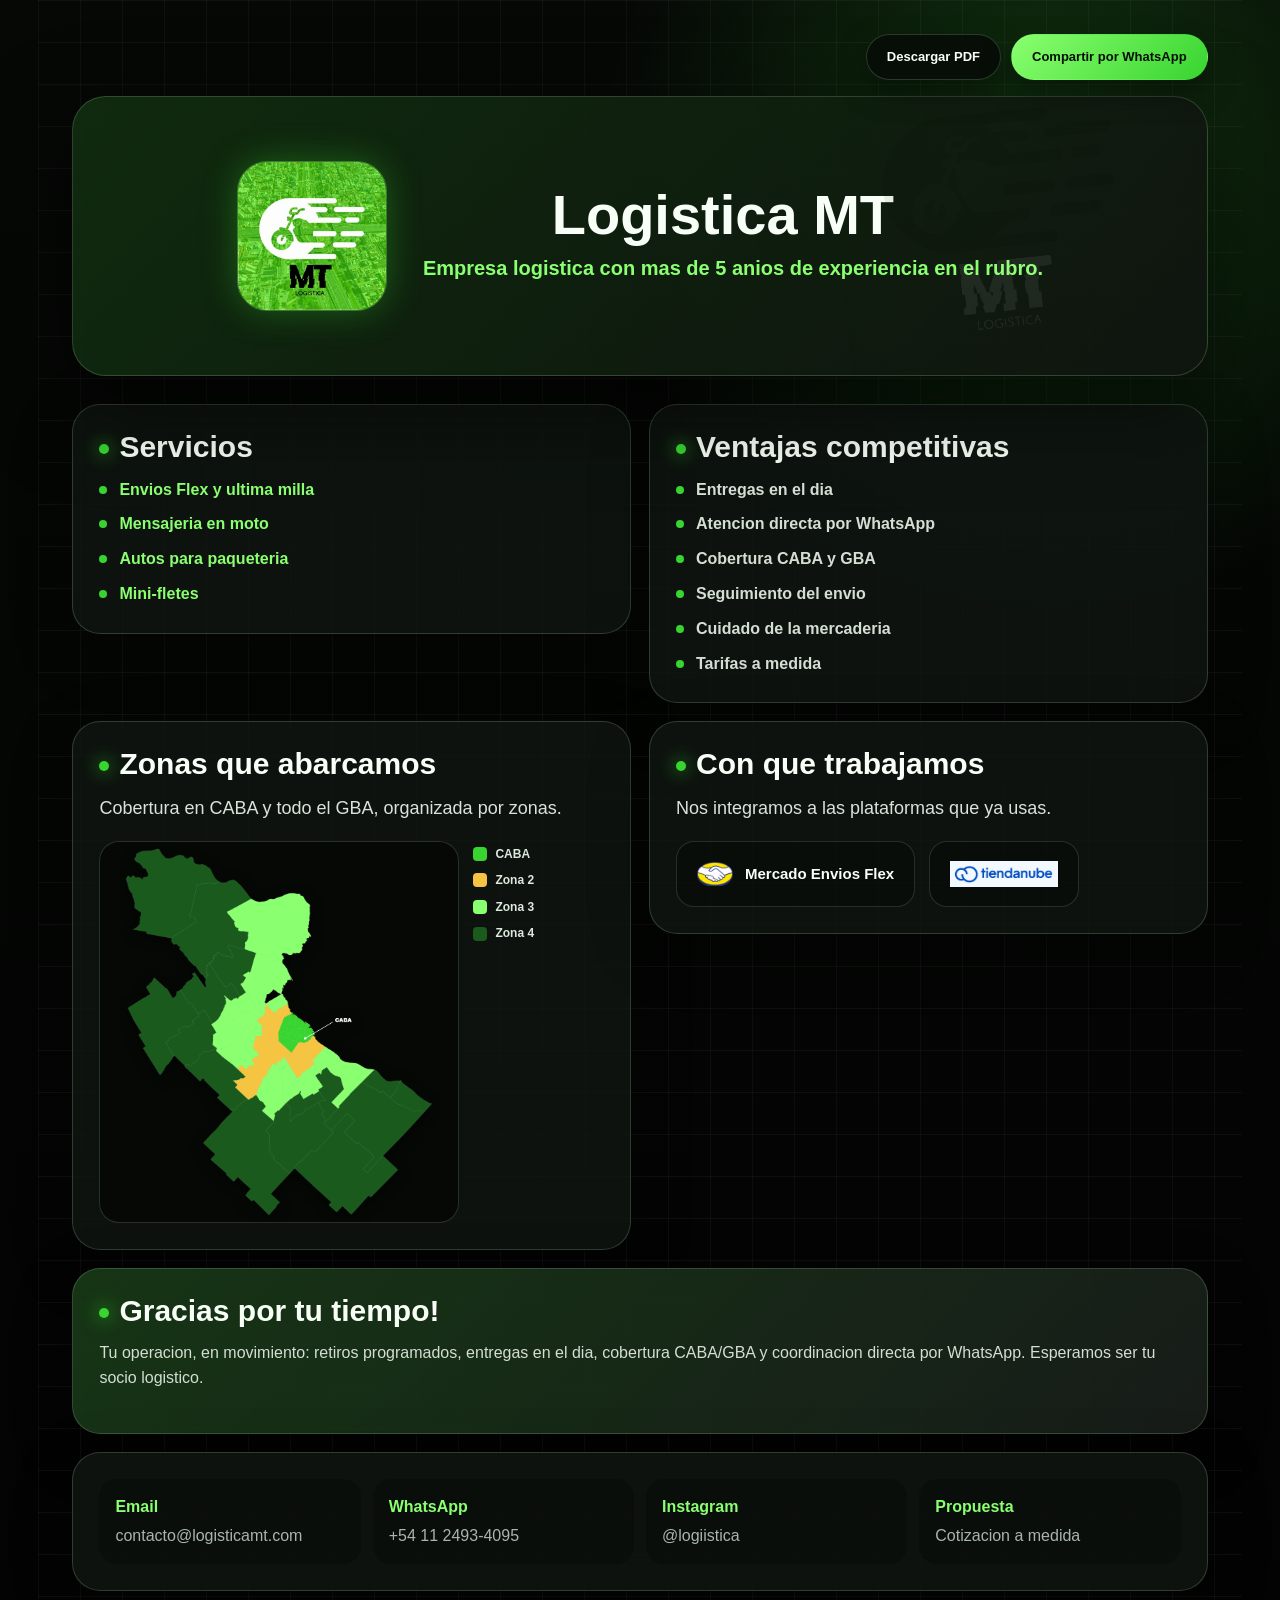
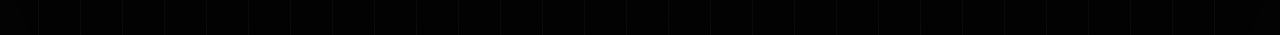
==== site/carta/carta-presentacion-mt.html @ f61809c6 "Embellecer el mapa de cobertura y arreglar el fondo plano del PDF de la carta - Mapa (web principal)" ====
<!doctype html>
<html lang="es">
<head>
  <meta charset="utf-8">
  <meta name="viewport" content="width=device-width, initial-scale=1">
  <title>Carta de Presentacion - Logistica MT</title>
  <style>
    :root {
      --black: #030503;
      --panel: rgba(16, 21, 17, .86);
      --line: rgba(204, 255, 210, .18);
      --white: #f7fff7;
      --muted: #a9b5aa;
      --green: #38d430;
      --green-2: #8aff6f;
    }

    * { box-sizing: border-box; }

    body {
      margin: 0;
      font-family: "Segoe UI", Arial, Helvetica, sans-serif;
      color: var(--white);
      background:
        radial-gradient(circle at 82% 10%, rgba(56, 212, 48, .22), transparent 28rem),
        linear-gradient(180deg, #060806, #020302);
      line-height: 1.55;
    }

    .page {
      position: relative;
      width: min(1600px, 94%);
      margin: 0 auto;
      min-height: 100vh;
      padding: 34px;
      background-image:
        linear-gradient(rgba(255,255,255,.04) 1px, transparent 1px),
        linear-gradient(90deg, rgba(255,255,255,.035) 1px, transparent 1px);
      background-size: 42px 42px;
    }

    .cover {
      position: relative;
      display: flex;
      align-items: center;
      justify-content: center;
      gap: 36px;
      min-height: 280px;
      padding: 40px;
      border: 1px solid var(--line);
      border-radius: 34px;
      background:
        linear-gradient(135deg, rgba(56, 212, 48, .16), rgba(255,255,255,.03)),
        rgba(8, 11, 8, .92);
      overflow: hidden;
      box-shadow: 0 28px 90px rgba(0, 0, 0, .55);
    }

    .cover-watermark {
      position: absolute;
      top: 50%;
      right: 4%;
      width: 42%;
      max-width: 320px;
      transform: translateY(-50%) rotate(-6deg);
      filter: invert(1);
      opacity: .07;
      pointer-events: none;
    }

    .logo {
      width: 96px;
      height: 96px;
      object-fit: cover;
      border: 1px solid rgba(138, 255, 111, .38);
      border-radius: 22px;
      box-shadow: 0 0 34px rgba(56, 212, 48, .34);
      flex-shrink: 0;
    }

    .logo-big {
      width: 150px;
      height: 150px;
      border-radius: 30px;
    }

    .cover-text {
      text-align: center;
    }

    h1, h2, h3, p { margin-top: 0; }

    h1 {
      max-width: 600px;
      margin-bottom: 10px;
      font-size: 56px;
      line-height: .98;
      letter-spacing: 0;
    }

    .slogan {
      color: var(--green-2);
      font-size: 20px;
      font-weight: 900;
      margin-bottom: 0;
    }

    .lead {
      max-width: 560px;
      color: #d9e4d8;
      font-size: 18px;
    }

    .lead-wide {
      max-width: none;
    }

    .content {
      display: grid;
      gap: 18px;
      padding: 28px 0 10px;
    }

    section {
      padding: 26px;
      border: 1px solid var(--line);
      border-radius: 28px;
      background: var(--panel);
      box-shadow: 0 18px 60px rgba(0, 0, 0, .25);
    }

    h2 {
      color: var(--white);
      font-size: 30px;
      line-height: 1.08;
      margin-bottom: 14px;
    }

    h2::before {
      content: "";
      display: inline-block;
      width: 10px;
      height: 10px;
      margin-right: 10px;
      border-radius: 50%;
      background: var(--green);
      box-shadow: 0 0 18px var(--green);
      vertical-align: middle;
    }

    h3 {
      color: var(--green-2);
      font-size: 18px;
      margin-bottom: 7px;
    }

    p {
      color: #d4ded3;
    }

    .coverage-map-card {
      margin-top: 10px;
      font-size: 0;
    }

    .coverage-map-svg {
      display: inline-block;
      vertical-align: top;
      width: calc(100% - 122px);
      max-width: 360px;
      margin-right: 14px;
      border: 1px solid rgba(204, 255, 210, .16);
      border-radius: 20px;
      overflow: hidden;
      background: #050805;
    }

    .coverage-map-svg img {
      display: block;
      width: 320px;
      height: auto;
      margin: 0 auto;
    }

    .coverage-mini-legend {
      display: inline-grid;
      vertical-align: top;
      width: 108px;
      gap: 8px;
      padding-top: 4px;
      font-size: 16px;
    }

    .coverage-mini-legend div {
      display: flex;
      align-items: center;
      gap: 8px;
      font-size: 12px;
      font-weight: 700;
      color: #dce9dc;
    }

    .zone-swatch {
      width: 14px;
      height: 14px;
      border-radius: 4px;
      flex-shrink: 0;
    }

    .zone-swatch.zone1 { background: var(--green); }
    .zone-swatch.zone2 { background: #f5c542; }
    .zone-swatch.zone3 { background: var(--green-2); }
    .zone-swatch.zone4 { background: #1a5b1d; }

    .partners {
      display: flex;
      flex-wrap: wrap;
      gap: 14px;
      margin-top: 14px;
    }

    .partner-logo {
      display: flex;
      align-items: center;
      gap: 12px;
      padding: 14px 20px;
      border: 1px solid rgba(204, 255, 210, .14);
      border-radius: 18px;
      background: rgba(0, 0, 0, .24);
      font-weight: 900;
      font-size: 15px;
      color: var(--white);
    }

    .partner-logo svg,
    .partner-logo img {
      width: 36px;
      height: 36px;
      flex-shrink: 0;
      object-fit: contain;
    }

    .partner-logo-tile img {
      border-radius: 9px;
    }

    .partner-logo-wordmark img {
      width: auto;
      height: 26px;
    }

    .benefits,
    .simple-list {
      display: grid;
      gap: 10px;
      margin: 0;
      padding: 0;
      list-style: none;
    }

    .benefits li,
    .simple-list li {
      position: relative;
      padding-left: 20px;
      color: #d4ded3;
    }

    .simple-list li {
      color: var(--green-2);
      font-weight: 900;
    }

    .benefits li::before,
    .simple-list li::before {
      content: "";
      position: absolute;
      top: 8px;
      left: 0;
      width: 8px;
      height: 8px;
      border-radius: 50%;
      background: var(--green);
    }

    .two-col {
      font-size: 0;
    }

    .two-col > section {
      display: inline-block;
      width: calc(50% - 9px);
      vertical-align: top;
      font-size: 16px;
    }

    .two-col > section:first-child {
      margin-right: 18px;
    }

    .cta {
      background:
        linear-gradient(135deg, rgba(56, 212, 48, .18), rgba(255,255,255,.04)),
        rgba(16, 21, 17, .9);
    }

    .contact {
      display: grid;
      grid-template-columns: repeat(4, 1fr);
      gap: 12px;
    }

    .contact div {
      padding: 16px;
      border-radius: 18px;
      background: rgba(0,0,0,.25);
      color: var(--muted);
    }

    .contact strong {
      display: block;
      color: var(--green-2);
      margin-bottom: 4px;
    }

    @media print {
      @page {
        size: A4 landscape;
        margin: 0;
      }

      html,
      body {
        print-color-adjust: exact;
        -webkit-print-color-adjust: exact;
      }

      body {
        background:
          radial-gradient(circle at 82% 10%, rgba(56, 212, 48, .22), transparent 28rem),
          linear-gradient(180deg, #060806, #020302);
      }

      .page {
        width: 100%;
        min-height: 0;
        padding: 10mm 12mm;
      }

      .cover {
        min-height: 0;
      }

      .content {
        display: block;
        padding: 14px 0 0;
      }

      .content > * + * {
        margin-top: 10px;
      }

      section,
      .cover {
        break-inside: avoid;
      }

      .actions,
      .lead-banner {
        display: none !important;
      }

      section {
        padding: 16px 20px;
      }

      .cover {
        padding: 18px;
        gap: 18px;
      }

      .logo-big {
        width: 84px;
        height: 84px;
      }

      h1 {
        font-size: 34px;
        margin-bottom: 6px;
      }

      .slogan {
        font-size: 14px;
      }

      h2 {
        font-size: 22px;
        margin-bottom: 8px;
      }

      .coverage-map-card {
        margin-top: 6px;
      }

      .coverage-map-svg {
        width: calc(100% - 98px);
        height: 180px;
        margin-right: 10px;
        text-align: center;
      }

      .coverage-map-svg img {
        display: inline-block;
        width: auto;
        height: 100%;
        max-width: 100%;
        object-fit: contain;
      }

      .coverage-mini-legend {
        width: 88px;
      }

      .coverage-mini-legend div {
        font-size: 10.5px;
      }

      .partners {
        margin-top: 8px;
        gap: 8px;
      }

      .partners-stack {
        display: block;
      }

      .partners-stack .partner-logo {
        margin-bottom: 8px;
      }

      .partner-logo {
        padding: 8px 14px;
      }

      .benefits,
      .simple-list {
        gap: 6px;
      }

      .two-col > section:first-child {
        margin-right: 10px;
      }

      .two-col > section {
        width: calc(50% - 5px);
      }
    }

    .lead-banner {
      display: flex;
      align-items: center;
      justify-content: space-between;
      flex-wrap: wrap;
      gap: 16px;
      margin-bottom: 16px;
      padding: 20px 24px;
      border: 1px solid rgba(138, 255, 111, .4);
      border-radius: 24px;
      background: linear-gradient(135deg, rgba(56, 212, 48, .2), rgba(255, 255, 255, .04)), rgba(16, 21, 17, .95);
      box-shadow: 0 0 40px rgba(56, 212, 48, .18);
    }

    .lead-banner[hidden] { display: none; }

    .lead-banner strong {
      display: block;
      margin-bottom: 4px;
      color: var(--green-2);
      font-size: 20px;
    }

    .lead-banner p {
      margin: 0;
      color: #d4ded3;
      max-width: 520px;
    }

    .lead-banner-actions {
      display: flex;
      flex-wrap: wrap;
      gap: 10px;
    }

    .actions {
      position: sticky;
      top: 16px;
      z-index: 5;
      display: flex;
      flex-wrap: wrap;
      justify-content: flex-end;
      gap: 10px;
      margin-bottom: 16px;
    }

    .action-btn {
      display: inline-flex;
      align-items: center;
      gap: 8px;
      padding: 12px 20px;
      border-radius: 999px;
      border: 1px solid var(--line);
      background: rgba(8, 12, 8, .92);
      backdrop-filter: blur(10px);
      color: var(--white);
      font-weight: 900;
      font-size: 13px;
      text-decoration: none;
      box-shadow: 0 12px 30px rgba(0, 0, 0, .4);
    }

    .action-btn-whatsapp {
      background: linear-gradient(135deg, var(--green-2), var(--green));
      color: #031003;
      border-color: transparent;
    }

    @media (max-width: 760px) {
      .page { width: 100%; padding: 16px; }
      .contact {
        grid-template-columns: 1fr;
      }

      .two-col > section {
        display: block;
        width: 100%;
        margin-right: 0;
      }

      .coverage-map-svg {
        display: block;
        width: 100%;
        margin-right: 0;
        margin-bottom: 10px;
      }

      .coverage-map-svg img {
        width: 220px;
      }

      .coverage-mini-legend {
        display: flex;
        flex-wrap: wrap;
        width: 100%;
        gap: 10px 16px;
      }

      .cover {
        flex-direction: column;
        min-height: auto;
        padding: 26px 22px;
        text-align: center;
      }

      h1 { font-size: 38px; }
    }
  </style>
</head>
<body>
  <main class="page">
    <div class="lead-banner" id="leadBanner" hidden>
      <div>
        <strong id="leadTitle">Recibimos tus datos</strong>
        <p>Mira nuestra carta de presentacion. Cuando quieras, seguimos la charla por WhatsApp con tu consulta ya cargada.</p>
      </div>
      <div class="lead-banner-actions">
        <a class="action-btn action-btn-whatsapp" id="leadWhatsapp" href="#">Continuar por WhatsApp</a>
        <a class="action-btn" href="../index.html">Volver al sitio</a>
      </div>
    </div>
    <div class="actions">
      <a class="action-btn" href="carta-presentacion-mt.pdf" download>Descargar PDF</a>
      <a class="action-btn action-btn-whatsapp" id="shareWhatsapp" href="#" target="_blank" rel="noopener">Compartir por WhatsApp</a>
    </div>
    <header class="cover">
      <img class="cover-watermark" src="../assets/logo-watermark.png" alt="" aria-hidden="true">
      <img class="logo logo-big" src="../assets/Logo MT.jpeg" alt="Logo Logistica MT">
      <div class="cover-text">
        <h1>Logistica MT</h1>
        <p class="slogan">Empresa logistica con mas de 5 anios de experiencia en el rubro.</p>
      </div>
    </header>

    <div class="content">
      <div class="two-col">
        <section>
          <h2>Servicios</h2>
          <ul class="simple-list">
            <li>Envios Flex y ultima milla</li>
            <li>Mensajeria en moto</li>
            <li>Autos para paqueteria</li>
            <li>Mini-fletes</li>
          </ul>
        </section>

        <section>
          <h2>Ventajas competitivas</h2>
          <ul class="benefits">
            <li><strong>Entregas en el dia</strong></li>
            <li><strong>Atencion directa por WhatsApp</strong></li>
            <li><strong>Cobertura CABA y GBA</strong></li>
            <li><strong>Seguimiento del envio</strong></li>
            <li><strong>Cuidado de la mercaderia</strong></li>
            <li><strong>Tarifas a medida</strong></li>
          </ul>
        </section>
      </div>

      <div class="two-col">
        <section>
          <h2>Zonas que abarcamos</h2>
          <p class="lead lead-wide">Cobertura en CABA y todo el GBA, organizada por zonas.</p>
          <div class="coverage-map-card">
            <div class="coverage-map-svg"><img src="../assets/mapa-cobertura-mt.png" alt="Mapa de cobertura de Logistica MT por zonas en CABA y AMBA"></div>
            <div class="coverage-mini-legend">
              <div><span class="zone-swatch zone1"></span>CABA</div>
              <div><span class="zone-swatch zone2"></span>Zona 2</div>
              <div><span class="zone-swatch zone3"></span>Zona 3</div>
              <div><span class="zone-swatch zone4"></span>Zona 4</div>
            </div>
          </div>
        </section>

        <section>
          <h2>Con que trabajamos</h2>
          <p class="lead lead-wide">Nos integramos a las plataformas que ya usas.</p>
          <div class="partners partners-stack">
            <div class="partner-logo">
              <img src="../assets/logo-mercado-envios.png" alt="Mercado Envios Flex">
              <span>Mercado Envios Flex</span>
            </div>
            <div class="partner-logo partner-logo-wordmark">
              <img src="../assets/logo-tiendanube.png" alt="Tiendanube">
            </div>
          </div>
        </section>
      </div>

      <section class="cta">
        <h2>Gracias por tu tiempo!</h2>
        <p>Tu operacion, en movimiento: retiros programados, entregas en el dia, cobertura CABA/GBA y coordinacion directa por WhatsApp. Esperamos ser tu socio logistico.</p>
      </section>

      <section class="contact">
        <div>
          <strong>Email</strong>
          contacto@logisticamt.com
        </div>
        <div>
          <strong>WhatsApp</strong>
          +54 11 2493-4095
        </div>
        <div>
          <strong>Instagram</strong>
          @logiistica
        </div>
        <div>
          <strong>Propuesta</strong>
          Cotizacion a medida
        </div>
      </section>
    </div>
  </main>
  <script src="../config.js"></script>
  <script>
    (function () {
      var lead = null;
      try { lead = JSON.parse(sessionStorage.getItem("mtLead") || "null"); } catch (e) {}
      var banner = document.getElementById("leadBanner");
      if (lead && lead.mensaje && banner) {
        var phone = (window.MT_CONFIG && window.MT_CONFIG.companyWhatsapp) || "5491124934095";
        document.getElementById("leadWhatsapp").href = "https://wa.me/" + phone + "?text=" + encodeURIComponent(lead.mensaje);
        if (lead.nombre) document.getElementById("leadTitle").textContent = "Gracias, " + lead.nombre + "! Recibimos tus datos";
        banner.hidden = false;
      }
    })();
    (function () {
      var link = document.getElementById("shareWhatsapp");
      if (!link) return;
      var pdfUrl = new URL("carta-presentacion-mt.pdf", window.location.href).href;
      var text = "Hola! Te comparto la carta de presentacion de Logistica MT: " + pdfUrl;
      link.href = "https://wa.me/?text=" + encodeURIComponent(text);
    })();
  </script>
</body>
</html>
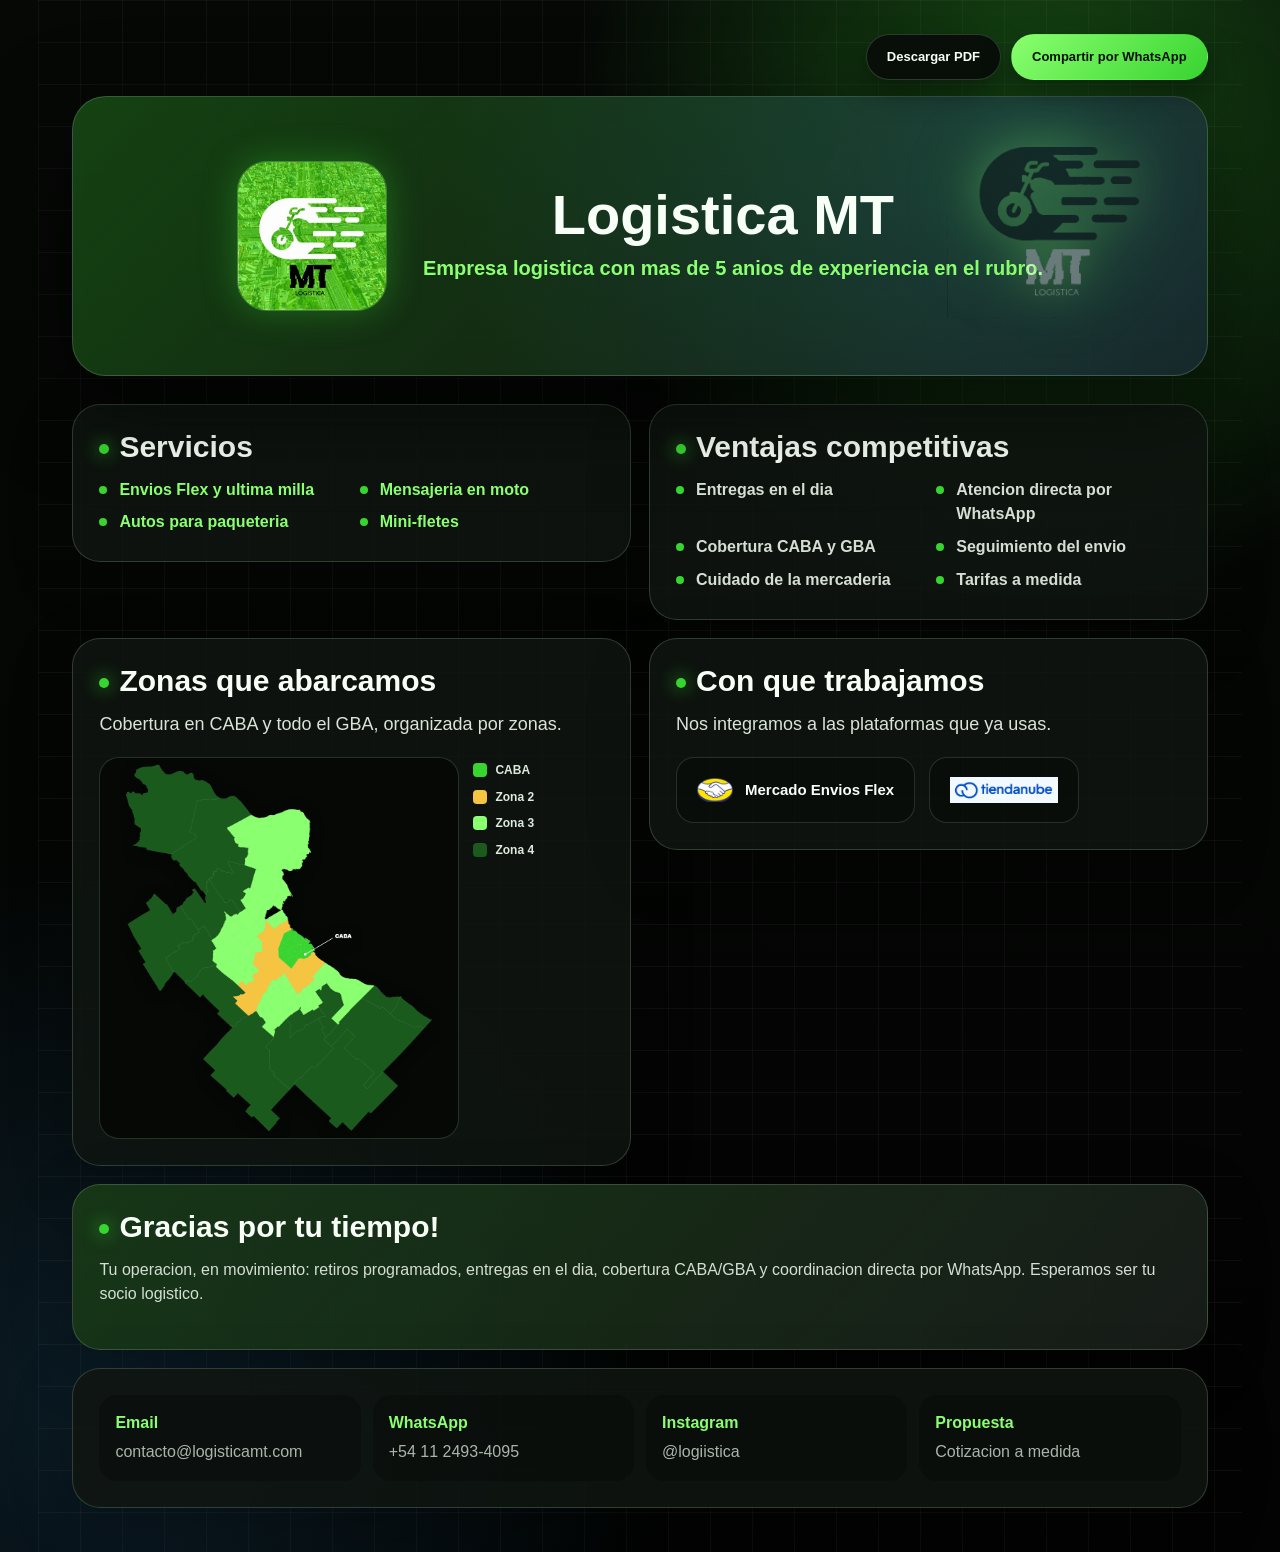
==== commit f451bf80: "Mejorar colores del mapa, marca de agua mas visible y menos espacio en blanco en el PDF - Mapa (web)" ====
--- a/site/carta/carta-presentacion-mt.html
+++ b/site/carta/carta-presentacion-mt.html
@@ -22,7 +22,8 @@
       font-family: "Segoe UI", Arial, Helvetica, sans-serif;
       color: var(--white);
       background:
-        radial-gradient(circle at 82% 10%, rgba(56, 212, 48, .22), transparent 28rem),
+        radial-gradient(circle at 82% 8%, rgba(56, 212, 48, .32), transparent 30rem),
+        radial-gradient(circle at 10% 90%, rgba(58, 160, 230, .16), transparent 34rem),
         linear-gradient(180deg, #060806, #020302);
       line-height: 1.55;
     }
@@ -50,7 +51,8 @@
       border: 1px solid var(--line);
       border-radius: 34px;
       background:
-        linear-gradient(135deg, rgba(56, 212, 48, .16), rgba(255,255,255,.03)),
+        linear-gradient(135deg, rgba(56, 212, 48, .28), rgba(255,255,255,.04)),
+        radial-gradient(circle at 85% 20%, rgba(58, 160, 230, .22), transparent 60%),
         rgba(8, 11, 8, .92);
       overflow: hidden;
       box-shadow: 0 28px 90px rgba(0, 0, 0, .55);
@@ -58,13 +60,11 @@
 
     .cover-watermark {
       position: absolute;
-      top: 50%;
-      right: 4%;
-      width: 42%;
-      max-width: 320px;
-      transform: translateY(-50%) rotate(-6deg);
-      filter: invert(1);
-      opacity: .07;
+      top: 18%;
+      right: 40px;
+      width: 220px;
+      filter: invert(1) drop-shadow(0 0 20px rgba(138, 255, 111, .9)) drop-shadow(0 0 38px rgba(56, 212, 48, .6));
+      opacity: .34;
       pointer-events: none;
     }
 
@@ -252,7 +252,8 @@
     .benefits,
     .simple-list {
       display: grid;
-      gap: 10px;
+      grid-template-columns: repeat(2, 1fr);
+      gap: 8px 16px;
       margin: 0;
       padding: 0;
       list-style: none;
@@ -352,11 +353,11 @@
 
       .content {
         display: block;
-        padding: 14px 0 0;
+        padding: 10px 0 0;
       }
 
       .content > * + * {
-        margin-top: 10px;
+        margin-top: 8px;
       }
 
       section,
@@ -370,40 +371,40 @@
       }
 
       section {
-        padding: 16px 20px;
+        padding: 12px 18px;
       }
 
       .cover {
-        padding: 18px;
-        gap: 18px;
+        padding: 14px;
+        gap: 14px;
       }
 
       .logo-big {
-        width: 84px;
-        height: 84px;
+        width: 64px;
+        height: 64px;
       }
 
       h1 {
-        font-size: 34px;
+        font-size: 28px;
+        margin-bottom: 4px;
+      }
+
+      .slogan {
+        font-size: 13px;
+      }
+
+      h2 {
+        font-size: 19px;
         margin-bottom: 6px;
       }
 
-      .slogan {
-        font-size: 14px;
-      }
-
-      h2 {
-        font-size: 22px;
-        margin-bottom: 8px;
-      }
-
       .coverage-map-card {
-        margin-top: 6px;
+        margin-top: 4px;
       }
 
       .coverage-map-svg {
         width: calc(100% - 98px);
-        height: 180px;
+        height: 148px;
         margin-right: 10px;
         text-align: center;
       }
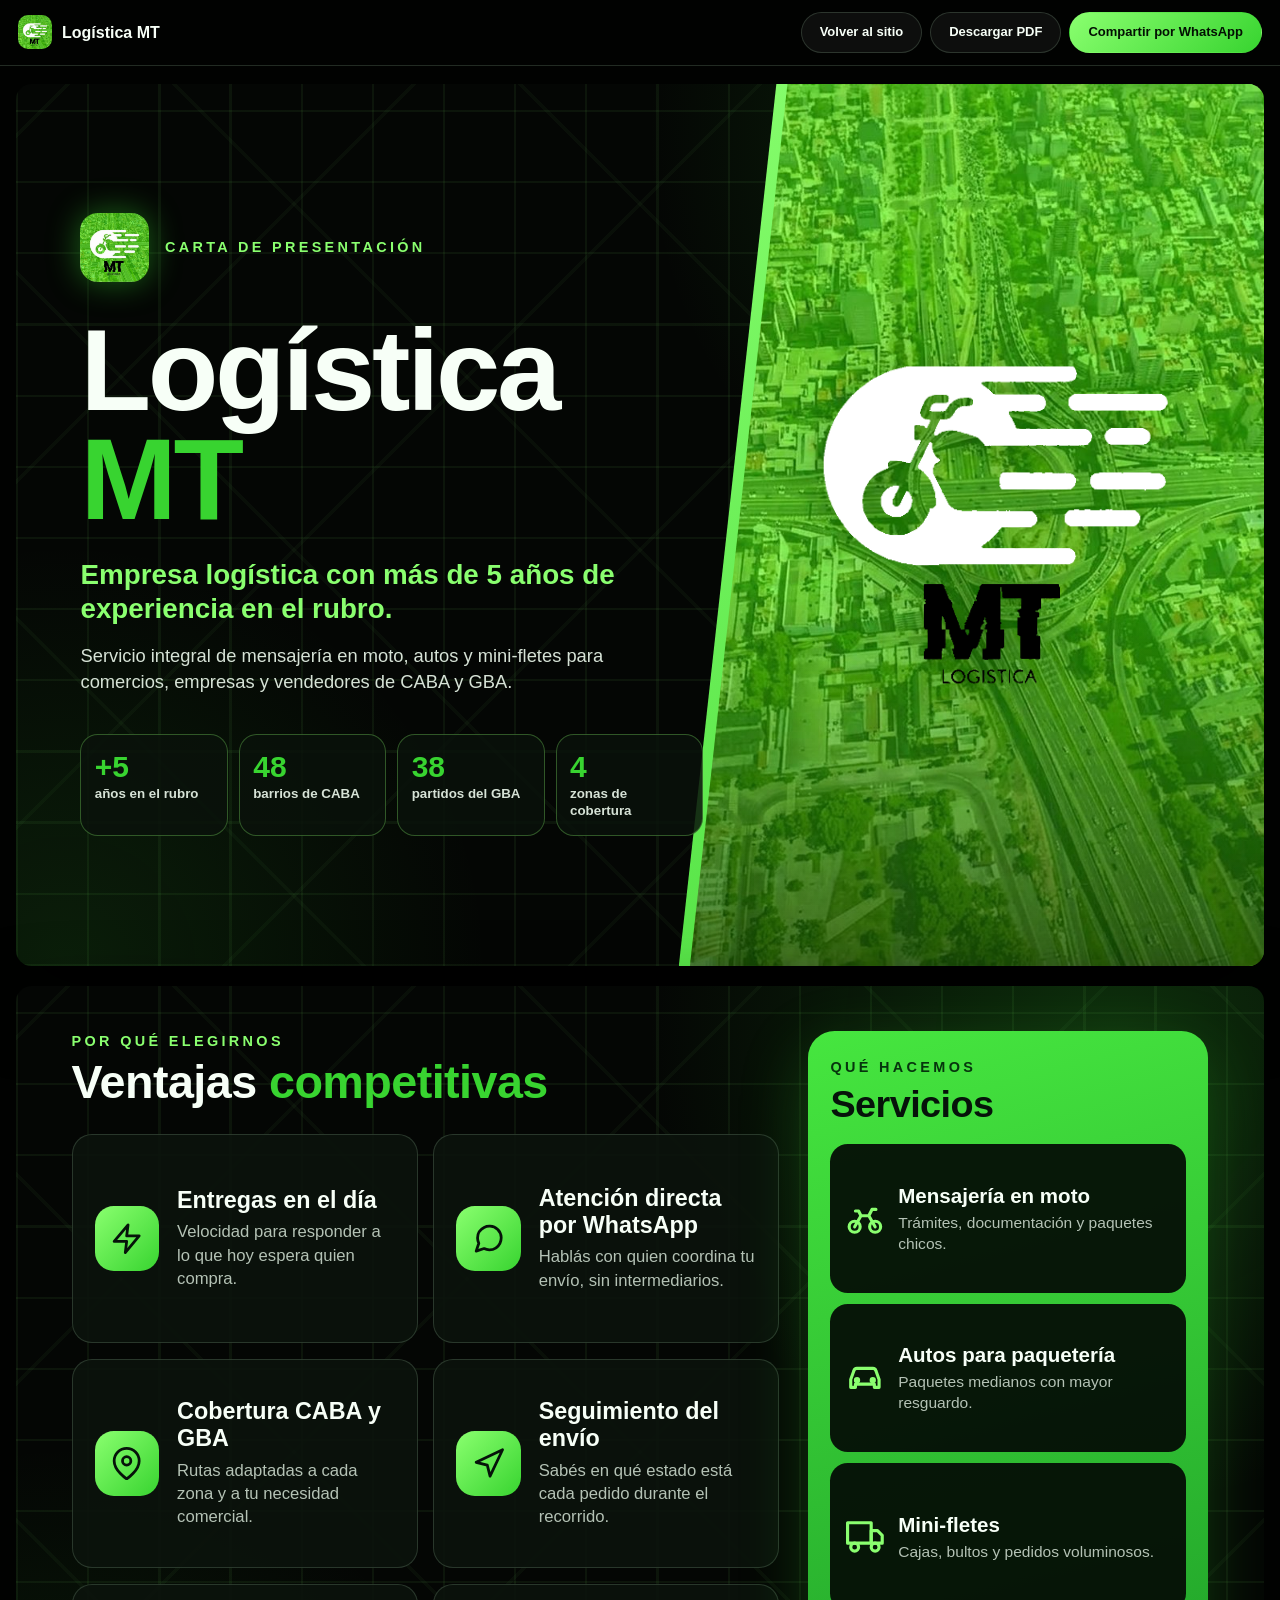
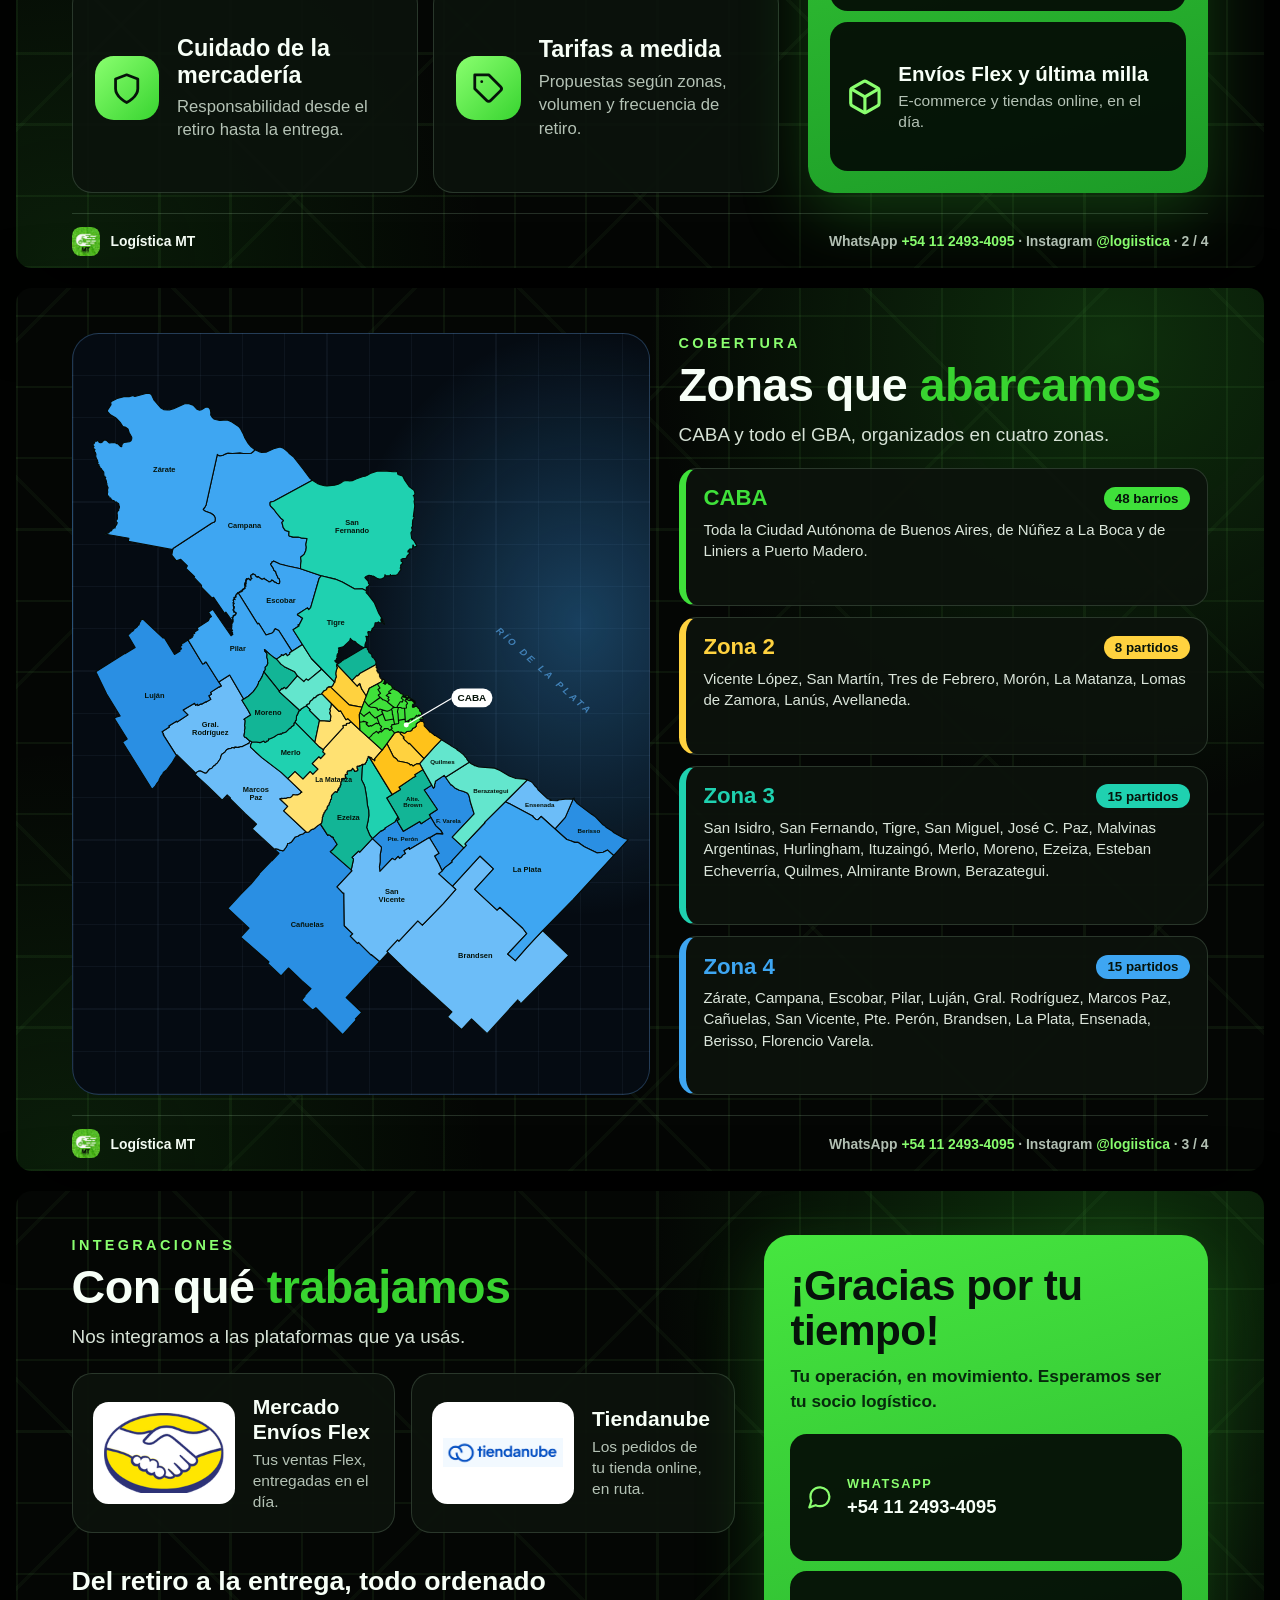
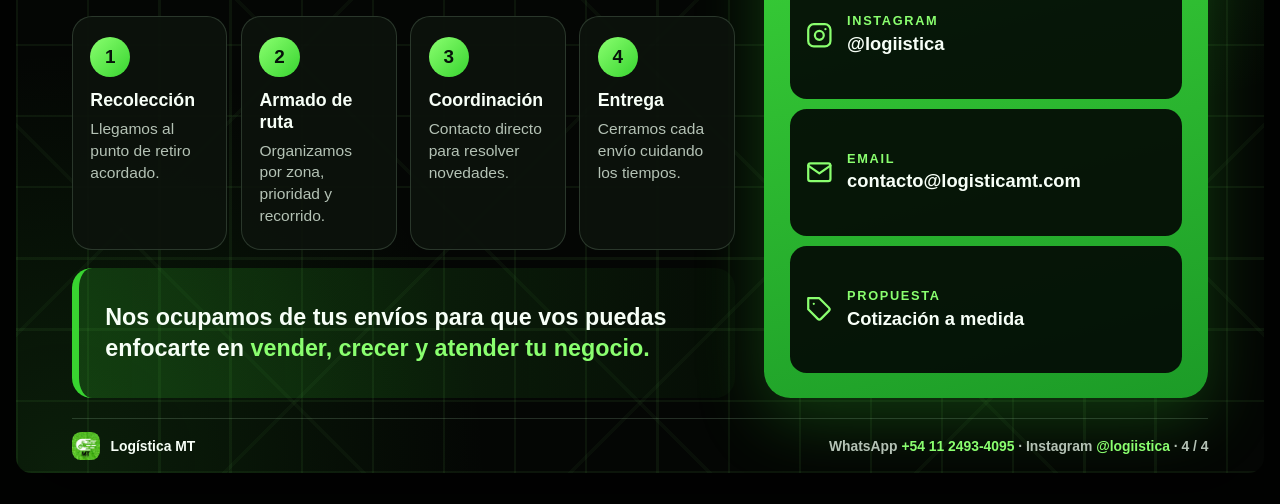
==== commit 56fe6ff4: "Rediseñar mapa de cobertura, carta de presentacion en A4 horizontal y pulido general del sitio - Map" ====
--- a/site/carta/carta-presentacion-mt.html
+++ b/site/carta/carta-presentacion-mt.html
@@ -3,519 +3,91 @@
 <head>
   <meta charset="utf-8">
   <meta name="viewport" content="width=device-width, initial-scale=1">
-  <title>Carta de Presentacion - Logistica MT</title>
+  <title>Carta de Presentación - Logística MT</title>
   <style>
+    /*
+      La carta son 4 hojas A4 apaisadas de tamaño fijo (297 x 210 mm).
+      En pantalla se escalan con zoom para entrar en el ancho; al imprimir van 1:1.
+      Por eso el enlace y el PDF se ven exactamente iguales.
+    */
     :root {
-      --black: #030503;
-      --panel: rgba(16, 21, 17, .86);
-      --line: rgba(204, 255, 210, .18);
+      --black: #040604;
+      --ink: #06130a;
+      --line: rgba(204, 255, 210, .16);
       --white: #f7fff7;
-      --muted: #a9b5aa;
+      --muted: #b4c2b5;
       --green: #38d430;
       --green-2: #8aff6f;
+      --z1: #3fe03a;
+      --z2: #ffd23f;
+      --z3: #1fd1b0;
+      --z4: #3ea6f2;
     }
 
     * { box-sizing: border-box; }
+
+    html { background: #020302; }
 
     body {
       margin: 0;
       font-family: "Segoe UI", Arial, Helvetica, sans-serif;
       color: var(--white);
-      background:
-        radial-gradient(circle at 82% 8%, rgba(56, 212, 48, .32), transparent 30rem),
-        radial-gradient(circle at 10% 90%, rgba(58, 160, 230, .16), transparent 34rem),
-        linear-gradient(180deg, #060806, #020302);
-      line-height: 1.55;
-    }
-
-    .page {
-      position: relative;
-      width: min(1600px, 94%);
-      margin: 0 auto;
-      min-height: 100vh;
-      padding: 34px;
-      background-image:
-        linear-gradient(rgba(255,255,255,.04) 1px, transparent 1px),
-        linear-gradient(90deg, rgba(255,255,255,.035) 1px, transparent 1px);
-      background-size: 42px 42px;
-    }
-
-    .cover {
-      position: relative;
-      display: flex;
-      align-items: center;
-      justify-content: center;
-      gap: 36px;
-      min-height: 280px;
-      padding: 40px;
-      border: 1px solid var(--line);
-      border-radius: 34px;
-      background:
-        linear-gradient(135deg, rgba(56, 212, 48, .28), rgba(255,255,255,.04)),
-        radial-gradient(circle at 85% 20%, rgba(58, 160, 230, .22), transparent 60%),
-        rgba(8, 11, 8, .92);
-      overflow: hidden;
-      box-shadow: 0 28px 90px rgba(0, 0, 0, .55);
-    }
-
-    .cover-watermark {
-      position: absolute;
-      top: 18%;
-      right: 40px;
-      width: 220px;
-      filter: invert(1) drop-shadow(0 0 20px rgba(138, 255, 111, .9)) drop-shadow(0 0 38px rgba(56, 212, 48, .6));
-      opacity: .34;
-      pointer-events: none;
-    }
-
-    .logo {
-      width: 96px;
-      height: 96px;
+      line-height: 1.45;
+    }
+
+    h1, h2, h3, p, ul, ol { margin: 0; padding: 0; }
+    ul, ol { list-style: none; }
+
+    /* ---------- Barra de acciones (solo pantalla) ---------- */
+
+    .toolbar {
+      position: sticky;
+      top: 0;
+      z-index: 5;
+      display: flex;
+      flex-wrap: wrap;
+      align-items: center;
+      justify-content: space-between;
+      gap: 10px;
+      padding: 12px 18px;
+      background: rgba(2, 3, 2, .9);
+      border-bottom: 1px solid var(--line);
+      backdrop-filter: blur(10px);
+    }
+
+    .toolbar-brand {
+      display: flex;
+      align-items: center;
+      gap: 10px;
+      color: var(--white);
+      font-weight: 900;
+      text-decoration: none;
+    }
+
+    .toolbar-brand img {
+      width: 34px;
+      height: 34px;
+      border-radius: 10px;
       object-fit: cover;
-      border: 1px solid rgba(138, 255, 111, .38);
-      border-radius: 22px;
-      box-shadow: 0 0 34px rgba(56, 212, 48, .34);
-      flex-shrink: 0;
-    }
-
-    .logo-big {
-      width: 150px;
-      height: 150px;
-      border-radius: 30px;
-    }
-
-    .cover-text {
-      text-align: center;
-    }
-
-    h1, h2, h3, p { margin-top: 0; }
-
-    h1 {
-      max-width: 600px;
-      margin-bottom: 10px;
-      font-size: 56px;
-      line-height: .98;
-      letter-spacing: 0;
-    }
-
-    .slogan {
-      color: var(--green-2);
-      font-size: 20px;
-      font-weight: 900;
-      margin-bottom: 0;
-    }
-
-    .lead {
-      max-width: 560px;
-      color: #d9e4d8;
-      font-size: 18px;
-    }
-
-    .lead-wide {
-      max-width: none;
-    }
-
-    .content {
-      display: grid;
-      gap: 18px;
-      padding: 28px 0 10px;
-    }
-
-    section {
-      padding: 26px;
-      border: 1px solid var(--line);
-      border-radius: 28px;
-      background: var(--panel);
-      box-shadow: 0 18px 60px rgba(0, 0, 0, .25);
-    }
-
-    h2 {
-      color: var(--white);
-      font-size: 30px;
-      line-height: 1.08;
-      margin-bottom: 14px;
-    }
-
-    h2::before {
-      content: "";
-      display: inline-block;
-      width: 10px;
-      height: 10px;
-      margin-right: 10px;
-      border-radius: 50%;
-      background: var(--green);
-      box-shadow: 0 0 18px var(--green);
-      vertical-align: middle;
-    }
-
-    h3 {
-      color: var(--green-2);
-      font-size: 18px;
-      margin-bottom: 7px;
-    }
-
-    p {
-      color: #d4ded3;
-    }
-
-    .coverage-map-card {
-      margin-top: 10px;
-      font-size: 0;
-    }
-
-    .coverage-map-svg {
-      display: inline-block;
-      vertical-align: top;
-      width: calc(100% - 122px);
-      max-width: 360px;
-      margin-right: 14px;
-      border: 1px solid rgba(204, 255, 210, .16);
-      border-radius: 20px;
-      overflow: hidden;
-      background: #050805;
-    }
-
-    .coverage-map-svg img {
-      display: block;
-      width: 320px;
-      height: auto;
-      margin: 0 auto;
-    }
-
-    .coverage-mini-legend {
-      display: inline-grid;
-      vertical-align: top;
-      width: 108px;
+    }
+
+    .toolbar-actions {
+      display: flex;
+      flex-wrap: wrap;
       gap: 8px;
-      padding-top: 4px;
-      font-size: 16px;
-    }
-
-    .coverage-mini-legend div {
-      display: flex;
-      align-items: center;
-      gap: 8px;
-      font-size: 12px;
-      font-weight: 700;
-      color: #dce9dc;
-    }
-
-    .zone-swatch {
-      width: 14px;
-      height: 14px;
-      border-radius: 4px;
-      flex-shrink: 0;
-    }
-
-    .zone-swatch.zone1 { background: var(--green); }
-    .zone-swatch.zone2 { background: #f5c542; }
-    .zone-swatch.zone3 { background: var(--green-2); }
-    .zone-swatch.zone4 { background: #1a5b1d; }
-
-    .partners {
-      display: flex;
-      flex-wrap: wrap;
-      gap: 14px;
-      margin-top: 14px;
-    }
-
-    .partner-logo {
-      display: flex;
-      align-items: center;
-      gap: 12px;
-      padding: 14px 20px;
-      border: 1px solid rgba(204, 255, 210, .14);
-      border-radius: 18px;
-      background: rgba(0, 0, 0, .24);
-      font-weight: 900;
-      font-size: 15px;
-      color: var(--white);
-    }
-
-    .partner-logo svg,
-    .partner-logo img {
-      width: 36px;
-      height: 36px;
-      flex-shrink: 0;
-      object-fit: contain;
-    }
-
-    .partner-logo-tile img {
-      border-radius: 9px;
-    }
-
-    .partner-logo-wordmark img {
-      width: auto;
-      height: 26px;
-    }
-
-    .benefits,
-    .simple-list {
-      display: grid;
-      grid-template-columns: repeat(2, 1fr);
-      gap: 8px 16px;
-      margin: 0;
-      padding: 0;
-      list-style: none;
-    }
-
-    .benefits li,
-    .simple-list li {
-      position: relative;
-      padding-left: 20px;
-      color: #d4ded3;
-    }
-
-    .simple-list li {
-      color: var(--green-2);
-      font-weight: 900;
-    }
-
-    .benefits li::before,
-    .simple-list li::before {
-      content: "";
-      position: absolute;
-      top: 8px;
-      left: 0;
-      width: 8px;
-      height: 8px;
-      border-radius: 50%;
-      background: var(--green);
-    }
-
-    .two-col {
-      font-size: 0;
-    }
-
-    .two-col > section {
-      display: inline-block;
-      width: calc(50% - 9px);
-      vertical-align: top;
-      font-size: 16px;
-    }
-
-    .two-col > section:first-child {
-      margin-right: 18px;
-    }
-
-    .cta {
-      background:
-        linear-gradient(135deg, rgba(56, 212, 48, .18), rgba(255,255,255,.04)),
-        rgba(16, 21, 17, .9);
-    }
-
-    .contact {
-      display: grid;
-      grid-template-columns: repeat(4, 1fr);
-      gap: 12px;
-    }
-
-    .contact div {
-      padding: 16px;
-      border-radius: 18px;
-      background: rgba(0,0,0,.25);
-      color: var(--muted);
-    }
-
-    .contact strong {
-      display: block;
-      color: var(--green-2);
-      margin-bottom: 4px;
-    }
-
-    @media print {
-      @page {
-        size: A4 landscape;
-        margin: 0;
-      }
-
-      html,
-      body {
-        print-color-adjust: exact;
-        -webkit-print-color-adjust: exact;
-      }
-
-      body {
-        background:
-          radial-gradient(circle at 82% 10%, rgba(56, 212, 48, .22), transparent 28rem),
-          linear-gradient(180deg, #060806, #020302);
-      }
-
-      .page {
-        width: 100%;
-        min-height: 0;
-        padding: 10mm 12mm;
-      }
-
-      .cover {
-        min-height: 0;
-      }
-
-      .content {
-        display: block;
-        padding: 10px 0 0;
-      }
-
-      .content > * + * {
-        margin-top: 8px;
-      }
-
-      section,
-      .cover {
-        break-inside: avoid;
-      }
-
-      .actions,
-      .lead-banner {
-        display: none !important;
-      }
-
-      section {
-        padding: 12px 18px;
-      }
-
-      .cover {
-        padding: 14px;
-        gap: 14px;
-      }
-
-      .logo-big {
-        width: 64px;
-        height: 64px;
-      }
-
-      h1 {
-        font-size: 28px;
-        margin-bottom: 4px;
-      }
-
-      .slogan {
-        font-size: 13px;
-      }
-
-      h2 {
-        font-size: 19px;
-        margin-bottom: 6px;
-      }
-
-      .coverage-map-card {
-        margin-top: 4px;
-      }
-
-      .coverage-map-svg {
-        width: calc(100% - 98px);
-        height: 148px;
-        margin-right: 10px;
-        text-align: center;
-      }
-
-      .coverage-map-svg img {
-        display: inline-block;
-        width: auto;
-        height: 100%;
-        max-width: 100%;
-        object-fit: contain;
-      }
-
-      .coverage-mini-legend {
-        width: 88px;
-      }
-
-      .coverage-mini-legend div {
-        font-size: 10.5px;
-      }
-
-      .partners {
-        margin-top: 8px;
-        gap: 8px;
-      }
-
-      .partners-stack {
-        display: block;
-      }
-
-      .partners-stack .partner-logo {
-        margin-bottom: 8px;
-      }
-
-      .partner-logo {
-        padding: 8px 14px;
-      }
-
-      .benefits,
-      .simple-list {
-        gap: 6px;
-      }
-
-      .two-col > section:first-child {
-        margin-right: 10px;
-      }
-
-      .two-col > section {
-        width: calc(50% - 5px);
-      }
-    }
-
-    .lead-banner {
-      display: flex;
-      align-items: center;
-      justify-content: space-between;
-      flex-wrap: wrap;
-      gap: 16px;
-      margin-bottom: 16px;
-      padding: 20px 24px;
-      border: 1px solid rgba(138, 255, 111, .4);
-      border-radius: 24px;
-      background: linear-gradient(135deg, rgba(56, 212, 48, .2), rgba(255, 255, 255, .04)), rgba(16, 21, 17, .95);
-      box-shadow: 0 0 40px rgba(56, 212, 48, .18);
-    }
-
-    .lead-banner[hidden] { display: none; }
-
-    .lead-banner strong {
-      display: block;
-      margin-bottom: 4px;
-      color: var(--green-2);
-      font-size: 20px;
-    }
-
-    .lead-banner p {
-      margin: 0;
-      color: #d4ded3;
-      max-width: 520px;
-    }
-
-    .lead-banner-actions {
-      display: flex;
-      flex-wrap: wrap;
-      gap: 10px;
-    }
-
-    .actions {
-      position: sticky;
-      top: 16px;
-      z-index: 5;
-      display: flex;
-      flex-wrap: wrap;
-      justify-content: flex-end;
-      gap: 10px;
-      margin-bottom: 16px;
     }
 
     .action-btn {
       display: inline-flex;
       align-items: center;
-      gap: 8px;
-      padding: 12px 20px;
+      padding: 10px 18px;
       border-radius: 999px;
       border: 1px solid var(--line);
-      background: rgba(8, 12, 8, .92);
-      backdrop-filter: blur(10px);
+      background: rgba(255, 255, 255, .05);
       color: var(--white);
       font-weight: 900;
       font-size: 13px;
       text-decoration: none;
-      box-shadow: 0 12px 30px rgba(0, 0, 0, .4);
     }
 
     .action-btn-whatsapp {
@@ -524,154 +96,849 @@
       border-color: transparent;
     }
 
-    @media (max-width: 760px) {
-      .page { width: 100%; padding: 16px; }
-      .contact {
-        grid-template-columns: 1fr;
+    .lead-banner {
+      display: flex;
+      align-items: center;
+      justify-content: space-between;
+      flex-wrap: wrap;
+      gap: 14px;
+      width: min(1120px, calc(100% - 32px));
+      margin: 16px auto 0;
+      padding: 18px 22px;
+      border: 1px solid rgba(138, 255, 111, .4);
+      border-radius: 20px;
+      background: linear-gradient(135deg, rgba(56, 212, 48, .22), rgba(255, 255, 255, .04)), #0b120c;
+    }
+
+    .lead-banner[hidden] { display: none; }
+
+    .lead-banner strong {
+      display: block;
+      color: var(--green-2);
+      font-size: 19px;
+    }
+
+    .lead-banner p {
+      max-width: 560px;
+      color: #d4ded3;
+    }
+
+    .rotate-hint {
+      display: none;
+      margin: 12px 16px 0;
+      color: var(--muted);
+      font-size: 13px;
+      text-align: center;
+    }
+
+    /* ---------- Hojas ---------- */
+
+    .deck {
+      width: 297mm;
+      margin: 16px auto 28px;
+      zoom: var(--z, 1);
+    }
+
+    .page {
+      position: relative;
+      display: flex;
+      flex-direction: column;
+      width: 297mm;
+      height: 210mm;
+      margin-bottom: 18px;
+      padding: 40px 50px 0;
+      overflow: hidden;
+      border-radius: 14px;
+      box-shadow: 0 24px 70px rgba(0, 0, 0, .6);
+      background:
+        radial-gradient(circle at 88% 6%, rgba(56, 212, 48, .2), transparent 420px),
+        radial-gradient(circle at 4% 100%, rgba(56, 212, 48, .12), transparent 380px),
+        repeating-linear-gradient(0deg, rgba(138, 255, 111, .06) 0 2px, transparent 2px 64px),
+        repeating-linear-gradient(90deg, rgba(138, 255, 111, .06) 0 2px, transparent 2px 64px),
+        repeating-linear-gradient(45deg, rgba(138, 255, 111, .035) 0 3px, transparent 3px 220px),
+        repeating-linear-gradient(-45deg, rgba(138, 255, 111, .035) 0 3px, transparent 3px 220px),
+        var(--black);
+    }
+
+    .page-body {
+      flex: 1;
+      min-height: 0;
+      display: grid;
+      gap: 26px;
+    }
+
+    .page-foot {
+      display: flex;
+      align-items: center;
+      justify-content: space-between;
+      height: 50px;
+      margin-top: 18px;
+      border-top: 1px solid var(--line);
+      color: var(--muted);
+      font-size: 12.5px;
+      font-weight: 700;
+    }
+
+    .page-foot .foot-brand {
+      display: flex;
+      align-items: center;
+      gap: 9px;
+      color: var(--white);
+      font-weight: 900;
+    }
+
+    .page-foot img {
+      width: 26px;
+      height: 26px;
+      border-radius: 8px;
+      object-fit: cover;
+    }
+
+    .page-foot b { color: var(--green-2); }
+
+    .kicker {
+      display: inline-block;
+      color: var(--green-2);
+      font-size: 13px;
+      font-weight: 900;
+      letter-spacing: 3px;
+      text-transform: uppercase;
+    }
+
+    h2 {
+      margin-top: 6px;
+      font-size: 42px;
+      font-weight: 900;
+      line-height: 1.05;
+      letter-spacing: -.5px;
+    }
+
+    h2 em {
+      font-style: normal;
+      color: var(--green);
+    }
+
+    .lead {
+      margin-top: 10px;
+      color: #d6e2d6;
+      font-size: 17px;
+    }
+
+    .ico {
+      width: 24px;
+      height: 24px;
+      fill: none;
+      stroke: currentColor;
+      stroke-width: 2;
+      stroke-linecap: round;
+      stroke-linejoin: round;
+    }
+
+    /* ---------- Hoja 1: portada ---------- */
+
+    .page-cover { padding: 0; }
+
+    .cover-photo {
+      position: absolute;
+      inset: 0 0 0 54%;
+      background:
+        linear-gradient(180deg, rgba(4, 6, 4, 0) 55%, rgba(4, 6, 4, .5)),
+        url("../assets/fondo-portada.jpg") center / cover no-repeat;
+      clip-path: polygon(17% 0, 100% 0, 100% 100%, 0 100%);
+    }
+
+    .cover-edge {
+      position: absolute;
+      inset: 0 0 0 54%;
+      background: linear-gradient(135deg, var(--green-2), var(--green));
+      clip-path: polygon(17% 0, 100% 0, 100% 100%, 0 100%);
+      transform: translateX(-10px);
+    }
+
+    .cover-logo {
+      position: absolute;
+      top: 50%;
+      left: 78.5%;
+      width: 310px;
+      transform: translate(-50%, -50%);
+      filter: drop-shadow(0 14px 26px rgba(0, 40, 0, .45));
+    }
+
+    .cover-content {
+      position: relative;
+      display: flex;
+      flex-direction: column;
+      justify-content: center;
+      width: 58%;
+      height: 100%;
+      padding: 0 0 0 58px;
+    }
+
+    .cover-badge {
+      display: flex;
+      align-items: center;
+      gap: 14px;
+      margin-bottom: 30px;
+    }
+
+    .cover-badge img {
+      width: 62px;
+      height: 62px;
+      border-radius: 16px;
+      object-fit: cover;
+      box-shadow: 0 0 30px rgba(56, 212, 48, .45);
+    }
+
+    h1 {
+      font-size: 104px;
+      font-weight: 900;
+      line-height: .95;
+      letter-spacing: -3px;
+    }
+
+    h1 em {
+      font-style: normal;
+      color: var(--green);
+    }
+
+    .slogan {
+      max-width: 520px;
+      margin-top: 20px;
+      color: var(--green-2);
+      font-size: 25px;
+      font-weight: 800;
+      line-height: 1.25;
+    }
+
+    .cover-copy {
+      max-width: 500px;
+      margin-top: 14px;
+      color: #d6e2d6;
+      font-size: 16.5px;
+    }
+
+    .stats {
+      display: grid;
+      grid-template-columns: repeat(4, 1fr);
+      gap: 10px;
+      max-width: 560px;
+      margin-top: 34px;
+    }
+
+    .stats li {
+      padding: 14px 12px;
+      border: 1px solid rgba(138, 255, 111, .3);
+      border-radius: 16px;
+      background: rgba(10, 18, 11, .85);
+    }
+
+    .stats b {
+      display: block;
+      color: var(--green);
+      font-size: 27px;
+      font-weight: 900;
+      line-height: 1.1;
+    }
+
+    .stats span {
+      display: block;
+      margin-top: 3px;
+      color: #d6e2d6;
+      font-size: 12px;
+      font-weight: 700;
+      line-height: 1.25;
+    }
+
+    /* ---------- Hoja 2: ventajas + servicios ---------- */
+
+    .body-why { grid-template-columns: 1fr 360px; }
+
+    .why { display: flex; flex-direction: column; }
+
+    .advantages {
+      flex: 1;
+      display: grid;
+      grid-template-columns: 1fr 1fr;
+      grid-auto-rows: 1fr;
+      gap: 14px;
+      margin-top: 24px;
+    }
+
+    .advantages li {
+      display: flex;
+      gap: 16px;
+      align-items: center;
+      padding: 18px 20px;
+      border: 1px solid var(--line);
+      border-radius: 18px;
+      background: rgba(12, 19, 13, .9);
+    }
+
+    .advantages .ico-wrap {
+      display: grid;
+      place-items: center;
+      flex: 0 0 58px;
+      height: 58px;
+      border-radius: 17px;
+      background: linear-gradient(135deg, var(--green-2), var(--green));
+      color: var(--ink);
+    }
+
+    .advantages h3 {
+      color: var(--white);
+      font-size: 21px;
+      font-weight: 900;
+      line-height: 1.15;
+    }
+
+    .advantages p {
+      margin-top: 6px;
+      color: var(--muted);
+      font-size: 15px;
+      line-height: 1.4;
+    }
+
+    .advantages .ico { width: 30px; height: 30px; }
+
+    .services {
+      display: flex;
+      flex-direction: column;
+      padding: 24px 20px 20px;
+      border-radius: 24px;
+      background: linear-gradient(165deg, #46e63f, #1c9b27);
+      color: var(--ink);
+      box-shadow: 0 20px 60px rgba(56, 212, 48, .25);
+    }
+
+    .services .kicker { color: #06350d; }
+
+    .services h2 {
+      color: var(--ink);
+      font-size: 34px;
+    }
+
+    .services ul {
+      flex: 1;
+      display: grid;
+      grid-auto-rows: 1fr;
+      gap: 10px;
+      margin-top: 18px;
+    }
+
+    .services li {
+      display: flex;
+      align-items: center;
+      gap: 13px;
+      padding: 12px 14px;
+      border-radius: 16px;
+      background: rgba(4, 10, 5, .93);
+      color: var(--white);
+    }
+
+    .services li .ico { flex: 0 0 34px; height: 34px; color: var(--green-2); }
+
+    .services h3 {
+      font-size: 18.5px;
+      font-weight: 900;
+      line-height: 1.2;
+    }
+
+    .services p {
+      margin-top: 3px;
+      color: var(--muted);
+      font-size: 14px;
+      line-height: 1.35;
+    }
+
+    /* ---------- Hoja 3: zonas ---------- */
+
+    .body-zones { grid-template-columns: 520px 1fr; }
+
+    .map-panel {
+      display: grid;
+      place-items: center;
+      min-height: 0;
+      padding: 12px;
+      border: 1px solid rgba(110, 180, 255, .25);
+      border-radius: 24px;
+      background:
+        radial-gradient(ellipse 60% 55% at 88% 38%, rgba(62, 166, 242, .34), transparent 70%),
+        repeating-linear-gradient(0deg, rgba(160, 210, 255, .05) 0 1px, transparent 1px 38px),
+        repeating-linear-gradient(90deg, rgba(160, 210, 255, .05) 0 1px, transparent 1px 38px),
+        #050b12;
+    }
+
+    .map-panel img {
+      display: block;
+      width: auto;
+      height: 100%;
+      max-width: 100%;
+      min-height: 0;
+      object-fit: contain;
+    }
+
+    .zones { display: flex; flex-direction: column; min-height: 0; }
+
+    .zone-cards {
+      flex: 1;
+      display: flex;
+      flex-direction: column;
+      gap: 10px;
+      margin-top: 18px;
+    }
+
+    .zone-cards li {
+      --zc: var(--z1);
+      flex: 1 1 auto;
+      padding: 12px 16px 13px;
+      border: 1px solid var(--line);
+      border-left: 7px solid var(--zc);
+      border-radius: 16px;
+      background: rgba(12, 19, 13, .92);
+    }
+
+    .zone-cards li:nth-child(2) { --zc: var(--z2); }
+    .zone-cards li:nth-child(3) { --zc: var(--z3); }
+    .zone-cards li:nth-child(4) { --zc: var(--z4); }
+
+    .zone-cards h3 {
+      display: flex;
+      align-items: center;
+      justify-content: space-between;
+      color: var(--zc);
+      font-size: 20px;
+      font-weight: 900;
+    }
+
+    .zone-cards h3 span {
+      padding: 2px 10px;
+      border-radius: 999px;
+      background: var(--zc);
+      color: var(--ink);
+      font-size: 12px;
+    }
+
+    .zone-cards p {
+      margin-top: 4px;
+      color: #dbe6db;
+      font-size: 13.5px;
+      line-height: 1.42;
+    }
+
+    /* ---------- Hoja 4: integraciones + cierre ---------- */
+
+    .body-close { grid-template-columns: 1fr 400px; }
+
+    .work { display: flex; flex-direction: column; min-height: 0; }
+
+    .partners {
+      display: grid;
+      grid-template-columns: 1fr 1fr;
+      gap: 14px;
+      margin-top: 20px;
+    }
+
+    .partners li {
+      display: flex;
+      align-items: center;
+      gap: 16px;
+      padding: 18px;
+      border: 1px solid var(--line);
+      border-radius: 18px;
+      background: rgba(12, 19, 13, .92);
+    }
+
+    .partners .mark {
+      display: grid;
+      place-items: center;
+      flex: 0 0 128px;
+      height: 92px;
+      padding: 10px;
+      border-radius: 14px;
+      background: #fff;
+    }
+
+    .partners .mark img {
+      max-width: 100%;
+      max-height: 100%;
+      object-fit: contain;
+    }
+
+    .partners h3 { font-size: 19px; font-weight: 900; line-height: 1.2; }
+    .partners p { margin-top: 4px; color: var(--muted); font-size: 14px; line-height: 1.35; }
+
+    .steps-title {
+      margin-top: 26px;
+      font-size: 24px;
+      font-weight: 900;
+    }
+
+    .steps {
+      display: grid;
+      grid-template-columns: repeat(4, minmax(0, 1fr));
+      gap: 12px;
+      margin-top: 14px;
+      counter-reset: step;
+    }
+
+    .steps li {
+      position: relative;
+      padding: 18px 16px 20px;
+      border-radius: 18px;
+      border: 1px solid var(--line);
+      background: rgba(12, 19, 13, .92);
+      counter-increment: step;
+    }
+
+    .steps li::before {
+      content: counter(step);
+      display: grid;
+      place-items: center;
+      width: 36px;
+      height: 36px;
+      margin-bottom: 12px;
+      border-radius: 50%;
+      background: linear-gradient(135deg, var(--green-2), var(--green));
+      color: var(--ink);
+      font-size: 17px;
+      font-weight: 900;
+    }
+
+    .steps h3 { font-size: 16px; font-weight: 900; line-height: 1.2; }
+    .steps p { margin-top: 6px; color: var(--muted); font-size: 14px; line-height: 1.4; }
+
+    .promise {
+      flex: 1;
+      display: flex;
+      align-items: center;
+      margin-top: 16px;
+      padding: 14px 24px;
+      border-left: 7px solid var(--green);
+      border-radius: 18px;
+      background: linear-gradient(90deg, rgba(56, 212, 48, .2), rgba(56, 212, 48, .03));
+      color: var(--white);
+      font-size: 21px;
+      font-weight: 800;
+      line-height: 1.3;
+    }
+
+    .promise em { font-style: normal; color: var(--green-2); }
+
+    .thanks {
+      display: flex;
+      flex-direction: column;
+      padding: 26px 24px 22px;
+      border-radius: 24px;
+      background: linear-gradient(165deg, #46e63f, #1c9b27);
+      color: var(--ink);
+      box-shadow: 0 20px 60px rgba(56, 212, 48, .25);
+    }
+
+    .thanks h2 {
+      margin-top: 0;
+      color: var(--ink);
+      font-size: 38px;
+    }
+
+    .thanks > p {
+      margin-top: 10px;
+      color: #062a0c;
+      font-size: 15.5px;
+      font-weight: 600;
+      line-height: 1.45;
+    }
+
+    .contact {
+      flex: 1;
+      display: grid;
+      grid-auto-rows: 1fr;
+      gap: 9px;
+      margin-top: 18px;
+    }
+
+    .contact li {
+      display: flex;
+      align-items: center;
+      gap: 13px;
+      padding: 10px 14px;
+      border-radius: 15px;
+      background: rgba(4, 10, 5, .93);
+      color: var(--white);
+    }
+
+    .contact .ico { flex: 0 0 24px; color: var(--green-2); }
+
+    .contact small {
+      display: block;
+      color: var(--green-2);
+      font-size: 11.5px;
+      font-weight: 900;
+      letter-spacing: 1.5px;
+      text-transform: uppercase;
+    }
+
+    .contact b { font-size: 16.5px; font-weight: 800; }
+
+    /* ---------- Pantallas angostas: misma hoja, solo se achica ---------- */
+
+    @media (max-width: 760px) and (orientation: portrait) {
+      .rotate-hint { display: block; }
+    }
+
+    /* ---------- Impresión / PDF: hojas 1:1, sin nada de pantalla ---------- */
+
+    @page {
+      size: 297mm 210mm;
+      margin: 0;
+    }
+
+    @media print {
+      html, body {
+        background: var(--black);
+        print-color-adjust: exact;
+        -webkit-print-color-adjust: exact;
       }
 
-      .two-col > section {
-        display: block;
-        width: 100%;
-        margin-right: 0;
+      .toolbar,
+      .lead-banner,
+      .rotate-hint { display: none !important; }
+
+      .deck {
+        zoom: 1 !important;
+        margin: 0;
       }
 
-      .coverage-map-svg {
-        display: block;
-        width: 100%;
-        margin-right: 0;
-        margin-bottom: 10px;
+      .page {
+        margin: 0;
+        border-radius: 0;
+        box-shadow: none;
+        break-after: page;
+        break-inside: avoid;
       }
 
-      .coverage-map-svg img {
-        width: 220px;
-      }
-
-      .coverage-mini-legend {
-        display: flex;
-        flex-wrap: wrap;
-        width: 100%;
-        gap: 10px 16px;
-      }
-
-      .cover {
-        flex-direction: column;
-        min-height: auto;
-        padding: 26px 22px;
-        text-align: center;
-      }
-
-      h1 { font-size: 38px; }
+      .page:last-child { break-after: auto; }
     }
   </style>
 </head>
 <body>
-  <main class="page">
-    <div class="lead-banner" id="leadBanner" hidden>
-      <div>
-        <strong id="leadTitle">Recibimos tus datos</strong>
-        <p>Mira nuestra carta de presentacion. Cuando quieras, seguimos la charla por WhatsApp con tu consulta ya cargada.</p>
-      </div>
-      <div class="lead-banner-actions">
-        <a class="action-btn action-btn-whatsapp" id="leadWhatsapp" href="#">Continuar por WhatsApp</a>
-        <a class="action-btn" href="../index.html">Volver al sitio</a>
-      </div>
-    </div>
-    <div class="actions">
+  <div class="toolbar">
+    <a class="toolbar-brand" href="../index.html">
+      <img src="../assets/Logo MT.jpeg" alt="">
+      <span>Logística MT</span>
+    </a>
+    <div class="toolbar-actions">
+      <a class="action-btn" href="../index.html">Volver al sitio</a>
       <a class="action-btn" href="carta-presentacion-mt.pdf" download>Descargar PDF</a>
       <a class="action-btn action-btn-whatsapp" id="shareWhatsapp" href="#" target="_blank" rel="noopener">Compartir por WhatsApp</a>
     </div>
-    <header class="cover">
-      <img class="cover-watermark" src="../assets/logo-watermark.png" alt="" aria-hidden="true">
-      <img class="logo logo-big" src="../assets/Logo MT.jpeg" alt="Logo Logistica MT">
-      <div class="cover-text">
-        <h1>Logistica MT</h1>
-        <p class="slogan">Empresa logistica con mas de 5 anios de experiencia en el rubro.</p>
+  </div>
+
+  <div class="lead-banner" id="leadBanner" hidden>
+    <div>
+      <strong id="leadTitle">Recibimos tus datos</strong>
+      <p>Mirá nuestra carta de presentación. Cuando quieras, seguimos la charla por WhatsApp con tu consulta ya cargada.</p>
+    </div>
+    <a class="action-btn action-btn-whatsapp" id="leadWhatsapp" href="#">Continuar por WhatsApp</a>
+  </div>
+
+  <p class="rotate-hint">Girá el teléfono para ver la carta más grande, o descargá el PDF.</p>
+
+  <main class="deck" id="deck">
+    <!-- Hoja 1: portada -->
+    <section class="page page-cover">
+      <div class="cover-edge" aria-hidden="true"></div>
+      <div class="cover-photo" aria-hidden="true"></div>
+      <img class="cover-logo" src="../assets/logo-mt.png" alt="Logo MT Logística">
+      <div class="cover-content">
+        <div class="cover-badge">
+          <img src="../assets/Logo MT.jpeg" alt="">
+          <span class="kicker">Carta de presentación</span>
+        </div>
+        <h1>Logística <em>MT</em></h1>
+        <p class="slogan">Empresa logística con más de 5 años de experiencia en el rubro.</p>
+        <p class="cover-copy">Servicio integral de mensajería en moto, autos y mini-fletes para comercios, empresas y vendedores de CABA y GBA.</p>
+        <ul class="stats">
+          <li><b>+5</b><span>años en el rubro</span></li>
+          <li><b>48</b><span>barrios de CABA</span></li>
+          <li><b>38</b><span>partidos del GBA</span></li>
+          <li><b>4</b><span>zonas de cobertura</span></li>
+        </ul>
       </div>
-    </header>
-
-    <div class="content">
-      <div class="two-col">
-        <section>
+    </section>
+
+    <!-- Hoja 2: ventajas + servicios -->
+    <section class="page">
+      <div class="page-body body-why">
+        <div class="why">
+          <span class="kicker">Por qué elegirnos</span>
+          <h2>Ventajas <em>competitivas</em></h2>
+          <ul class="advantages">
+            <li>
+              <span class="ico-wrap"><svg class="ico" viewBox="0 0 24 24"><polygon points="13 2 3 14 12 14 11 22 21 10 12 10 13 2"/></svg></span>
+              <div><h3>Entregas en el día</h3><p>Velocidad para responder a lo que hoy espera quien compra.</p></div>
+            </li>
+            <li>
+              <span class="ico-wrap"><svg class="ico" viewBox="0 0 24 24"><path d="M21 11.5a8.38 8.38 0 0 1-.9 3.8 8.5 8.5 0 0 1-7.6 4.7 8.38 8.38 0 0 1-3.8-.9L3 21l1.9-5.7a8.38 8.38 0 0 1-.9-3.8 8.5 8.5 0 0 1 4.7-7.6 8.38 8.38 0 0 1 3.8-.9h.5a8.48 8.48 0 0 1 8 8v.5z"/></svg></span>
+              <div><h3>Atención directa por WhatsApp</h3><p>Hablás con quien coordina tu envío, sin intermediarios.</p></div>
+            </li>
+            <li>
+              <span class="ico-wrap"><svg class="ico" viewBox="0 0 24 24"><path d="M21 10c0 7-9 13-9 13s-9-6-9-13a9 9 0 0 1 18 0z"/><circle cx="12" cy="10" r="3"/></svg></span>
+              <div><h3>Cobertura CABA y GBA</h3><p>Rutas adaptadas a cada zona y a tu necesidad comercial.</p></div>
+            </li>
+            <li>
+              <span class="ico-wrap"><svg class="ico" viewBox="0 0 24 24"><polygon points="3 11 22 2 13 21 11 13 3 11"/></svg></span>
+              <div><h3>Seguimiento del envío</h3><p>Sabés en qué estado está cada pedido durante el recorrido.</p></div>
+            </li>
+            <li>
+              <span class="ico-wrap"><svg class="ico" viewBox="0 0 24 24"><path d="M12 22s8-4 8-10V5l-8-3-8 3v7c0 6 8 10 8 10z"/></svg></span>
+              <div><h3>Cuidado de la mercadería</h3><p>Responsabilidad desde el retiro hasta la entrega.</p></div>
+            </li>
+            <li>
+              <span class="ico-wrap"><svg class="ico" viewBox="0 0 24 24"><path d="M20.59 13.41l-7.17 7.17a2 2 0 0 1-2.83 0L2 12V2h10l8.59 8.59a2 2 0 0 1 0 2.82z"/><line x1="7" y1="7" x2="7.01" y2="7"/></svg></span>
+              <div><h3>Tarifas a medida</h3><p>Propuestas según zonas, volumen y frecuencia de retiro.</p></div>
+            </li>
+          </ul>
+        </div>
+
+        <aside class="services">
+          <span class="kicker">Qué hacemos</span>
           <h2>Servicios</h2>
-          <ul class="simple-list">
-            <li>Envios Flex y ultima milla</li>
-            <li>Mensajeria en moto</li>
-            <li>Autos para paqueteria</li>
-            <li>Mini-fletes</li>
+          <ul>
+            <li>
+              <svg class="ico" viewBox="0 0 24 24"><circle cx="5.5" cy="17" r="3.5"/><circle cx="18.5" cy="17" r="3.5"/><path d="M5.5 17l4-7h5l4 7M9.5 10L8 7H6M14.5 10l2-4H19"/></svg>
+              <div><h3>Mensajería en moto</h3><p>Trámites, documentación y paquetes chicos.</p></div>
+            </li>
+            <li>
+              <svg class="ico" viewBox="0 0 24 24"><path d="M3 13l2-5.5A2 2 0 0 1 6.9 6h10.2a2 2 0 0 1 1.9 1.5L21 13v5h-3v-2H6v2H3z"/><circle cx="7" cy="13.5" r="1"/><circle cx="17" cy="13.5" r="1"/></svg>
+              <div><h3>Autos para paquetería</h3><p>Paquetes medianos con mayor resguardo.</p></div>
+            </li>
+            <li>
+              <svg class="ico" viewBox="0 0 24 24"><rect x="1" y="3" width="15" height="13"/><polygon points="16 8 20 8 23 11 23 16 16 16 16 8"/><circle cx="5.5" cy="18.5" r="2.5"/><circle cx="18.5" cy="18.5" r="2.5"/></svg>
+              <div><h3>Mini-fletes</h3><p>Cajas, bultos y pedidos voluminosos.</p></div>
+            </li>
+            <li>
+              <svg class="ico" viewBox="0 0 24 24"><path d="M21 16V8a2 2 0 0 0-1-1.73l-7-4a2 2 0 0 0-2 0l-7 4A2 2 0 0 0 3 8v8a2 2 0 0 0 1 1.73l7 4a2 2 0 0 0 2 0l7-4A2 2 0 0 0 21 16z"/><polyline points="3.27 6.96 12 12.01 20.73 6.96"/><line x1="12" y1="22.08" x2="12" y2="12"/></svg>
+              <div><h3>Envíos Flex y última milla</h3><p>E-commerce y tiendas online, en el día.</p></div>
+            </li>
           </ul>
-        </section>
-
-        <section>
-          <h2>Ventajas competitivas</h2>
-          <ul class="benefits">
-            <li><strong>Entregas en el dia</strong></li>
-            <li><strong>Atencion directa por WhatsApp</strong></li>
-            <li><strong>Cobertura CABA y GBA</strong></li>
-            <li><strong>Seguimiento del envio</strong></li>
-            <li><strong>Cuidado de la mercaderia</strong></li>
-            <li><strong>Tarifas a medida</strong></li>
+        </aside>
+      </div>
+      <footer class="page-foot">
+        <span class="foot-brand"><img src="../assets/Logo MT.jpeg" alt="">Logística MT</span>
+        <span>WhatsApp <b>+54 11 2493-4095</b> · Instagram <b>@logiistica</b> · 2 / 4</span>
+      </footer>
+    </section>
+
+    <!-- Hoja 3: zonas -->
+    <section class="page">
+      <div class="page-body body-zones">
+        <div class="map-panel">
+          <img src="../assets/mapa-cobertura.svg" alt="Mapa de cobertura de Logística MT por zonas en CABA y GBA">
+        </div>
+        <div class="zones">
+          <span class="kicker">Cobertura</span>
+          <h2>Zonas que <em>abarcamos</em></h2>
+          <p class="lead">CABA y todo el GBA, organizados en cuatro zonas.</p>
+          <ul class="zone-cards">
+            <li>
+              <h3>CABA <span>48 barrios</span></h3>
+              <p>Toda la Ciudad Autónoma de Buenos Aires, de Núñez a La Boca y de Liniers a Puerto Madero.</p>
+            </li>
+            <li>
+              <h3>Zona 2 <span>8 partidos</span></h3>
+              <p>Vicente López, San Martín, Tres de Febrero, Morón, La Matanza, Lomas de Zamora, Lanús, Avellaneda.</p>
+            </li>
+            <li>
+              <h3>Zona 3 <span>15 partidos</span></h3>
+              <p>San Isidro, San Fernando, Tigre, San Miguel, José C. Paz, Malvinas Argentinas, Hurlingham, Ituzaingó, Merlo, Moreno, Ezeiza, Esteban Echeverría, Quilmes, Almirante Brown, Berazategui.</p>
+            </li>
+            <li>
+              <h3>Zona 4 <span>15 partidos</span></h3>
+              <p>Zárate, Campana, Escobar, Pilar, Luján, Gral. Rodríguez, Marcos Paz, Cañuelas, San Vicente, Pte. Perón, Brandsen, La Plata, Ensenada, Berisso, Florencio Varela.</p>
+            </li>
           </ul>
-        </section>
+        </div>
       </div>
-
-      <div class="two-col">
-        <section>
-          <h2>Zonas que abarcamos</h2>
-          <p class="lead lead-wide">Cobertura en CABA y todo el GBA, organizada por zonas.</p>
-          <div class="coverage-map-card">
-            <div class="coverage-map-svg"><img src="../assets/mapa-cobertura-mt.png" alt="Mapa de cobertura de Logistica MT por zonas en CABA y AMBA"></div>
-            <div class="coverage-mini-legend">
-              <div><span class="zone-swatch zone1"></span>CABA</div>
-              <div><span class="zone-swatch zone2"></span>Zona 2</div>
-              <div><span class="zone-swatch zone3"></span>Zona 3</div>
-              <div><span class="zone-swatch zone4"></span>Zona 4</div>
-            </div>
-          </div>
-        </section>
-
-        <section>
-          <h2>Con que trabajamos</h2>
-          <p class="lead lead-wide">Nos integramos a las plataformas que ya usas.</p>
-          <div class="partners partners-stack">
-            <div class="partner-logo">
-              <img src="../assets/logo-mercado-envios.png" alt="Mercado Envios Flex">
-              <span>Mercado Envios Flex</span>
-            </div>
-            <div class="partner-logo partner-logo-wordmark">
-              <img src="../assets/logo-tiendanube.png" alt="Tiendanube">
-            </div>
-          </div>
-        </section>
+      <footer class="page-foot">
+        <span class="foot-brand"><img src="../assets/Logo MT.jpeg" alt="">Logística MT</span>
+        <span>WhatsApp <b>+54 11 2493-4095</b> · Instagram <b>@logiistica</b> · 3 / 4</span>
+      </footer>
+    </section>
+
+    <!-- Hoja 4: integraciones + cierre -->
+    <section class="page">
+      <div class="page-body body-close">
+        <div class="work">
+          <span class="kicker">Integraciones</span>
+          <h2>Con qué <em>trabajamos</em></h2>
+          <p class="lead">Nos integramos a las plataformas que ya usás.</p>
+          <ul class="partners">
+            <li>
+              <span class="mark"><img src="../assets/logo-mercado-envios.png" alt="Mercado Envíos Flex"></span>
+              <div><h3>Mercado Envíos Flex</h3><p>Tus ventas Flex, entregadas en el día.</p></div>
+            </li>
+            <li>
+              <span class="mark"><img src="../assets/logo-tiendanube.png" alt="Tiendanube"></span>
+              <div><h3>Tiendanube</h3><p>Los pedidos de tu tienda online, en ruta.</p></div>
+            </li>
+          </ul>
+          <h3 class="steps-title">Del retiro a la entrega, todo ordenado</h3>
+          <ol class="steps">
+            <li><h3>Recolección</h3><p>Llegamos al punto de retiro acordado.</p></li>
+            <li><h3>Armado de ruta</h3><p>Organizamos por zona, prioridad y recorrido.</p></li>
+            <li><h3>Coordinación</h3><p>Contacto directo para resolver novedades.</p></li>
+            <li><h3>Entrega</h3><p>Cerramos cada envío cuidando los tiempos.</p></li>
+          </ol>
+          <p class="promise"><span>Nos ocupamos de tus envíos para que vos puedas enfocarte en <em>vender, crecer y atender tu negocio.</em></span></p>
+        </div>
+
+        <aside class="thanks">
+          <h2>¡Gracias por tu tiempo!</h2>
+          <p>Tu operación, en movimiento. Esperamos ser tu socio logístico.</p>
+          <ul class="contact">
+            <li>
+              <svg class="ico" viewBox="0 0 24 24"><path d="M21 11.5a8.38 8.38 0 0 1-.9 3.8 8.5 8.5 0 0 1-7.6 4.7 8.38 8.38 0 0 1-3.8-.9L3 21l1.9-5.7a8.38 8.38 0 0 1-.9-3.8 8.5 8.5 0 0 1 4.7-7.6 8.38 8.38 0 0 1 3.8-.9h.5a8.48 8.48 0 0 1 8 8v.5z"/></svg>
+              <div><small>WhatsApp</small><b>+54 11 2493-4095</b></div>
+            </li>
+            <li>
+              <svg class="ico" viewBox="0 0 24 24"><rect x="2" y="2" width="20" height="20" rx="5"/><circle cx="12" cy="12" r="4"/><line x1="17.5" y1="6.5" x2="17.51" y2="6.5"/></svg>
+              <div><small>Instagram</small><b>@logiistica</b></div>
+            </li>
+            <li>
+              <svg class="ico" viewBox="0 0 24 24"><rect x="2" y="4" width="20" height="16" rx="2"/><polyline points="22 6 12 13 2 6"/></svg>
+              <div><small>Email</small><b>contacto@logisticamt.com</b></div>
+            </li>
+            <li>
+              <svg class="ico" viewBox="0 0 24 24"><path d="M20.59 13.41l-7.17 7.17a2 2 0 0 1-2.83 0L2 12V2h10l8.59 8.59a2 2 0 0 1 0 2.82z"/><line x1="7" y1="7" x2="7.01" y2="7"/></svg>
+              <div><small>Propuesta</small><b>Cotización a medida</b></div>
+            </li>
+          </ul>
+        </aside>
       </div>
-
-      <section class="cta">
-        <h2>Gracias por tu tiempo!</h2>
-        <p>Tu operacion, en movimiento: retiros programados, entregas en el dia, cobertura CABA/GBA y coordinacion directa por WhatsApp. Esperamos ser tu socio logistico.</p>
-      </section>
-
-      <section class="contact">
-        <div>
-          <strong>Email</strong>
-          contacto@logisticamt.com
-        </div>
-        <div>
-          <strong>WhatsApp</strong>
-          +54 11 2493-4095
-        </div>
-        <div>
-          <strong>Instagram</strong>
-          @logiistica
-        </div>
-        <div>
-          <strong>Propuesta</strong>
-          Cotizacion a medida
-        </div>
-      </section>
-    </div>
+      <footer class="page-foot">
+        <span class="foot-brand"><img src="../assets/Logo MT.jpeg" alt="">Logística MT</span>
+        <span>WhatsApp <b>+54 11 2493-4095</b> · Instagram <b>@logiistica</b> · 4 / 4</span>
+      </footer>
+    </section>
   </main>
+
   <script src="../config.js"></script>
   <script>
+    (function () {
+      // Escala las hojas A4 al ancho disponible (en el PDF van 1:1)
+      var deck = document.getElementById("deck");
+      function fit() {
+        var probe = document.createElement("div");
+        probe.style.cssText = "position:absolute;visibility:hidden;width:297mm";
+        document.body.appendChild(probe);
+        var pageWidth = probe.getBoundingClientRect().width;
+        document.body.removeChild(probe);
+        var z = Math.min(1.6, (document.documentElement.clientWidth - 32) / pageWidth);
+        deck.style.setProperty("--z", z.toFixed(4));
+      }
+      fit();
+      window.addEventListener("resize", fit);
+    })();
     (function () {
       var lead = null;
       try { lead = JSON.parse(sessionStorage.getItem("mtLead") || "null"); } catch (e) {}
@@ -679,7 +946,7 @@
       if (lead && lead.mensaje && banner) {
         var phone = (window.MT_CONFIG && window.MT_CONFIG.companyWhatsapp) || "5491124934095";
         document.getElementById("leadWhatsapp").href = "https://wa.me/" + phone + "?text=" + encodeURIComponent(lead.mensaje);
-        if (lead.nombre) document.getElementById("leadTitle").textContent = "Gracias, " + lead.nombre + "! Recibimos tus datos";
+        if (lead.nombre) document.getElementById("leadTitle").textContent = "¡Gracias, " + lead.nombre + "! Recibimos tus datos";
         banner.hidden = false;
       }
     })();
@@ -687,7 +954,7 @@
       var link = document.getElementById("shareWhatsapp");
       if (!link) return;
       var pdfUrl = new URL("carta-presentacion-mt.pdf", window.location.href).href;
-      var text = "Hola! Te comparto la carta de presentacion de Logistica MT: " + pdfUrl;
+      var text = "¡Hola! Te comparto la carta de presentación de Logística MT: " + pdfUrl;
       link.href = "https://wa.me/?text=" + encodeURIComponent(text);
     })();
   </script>
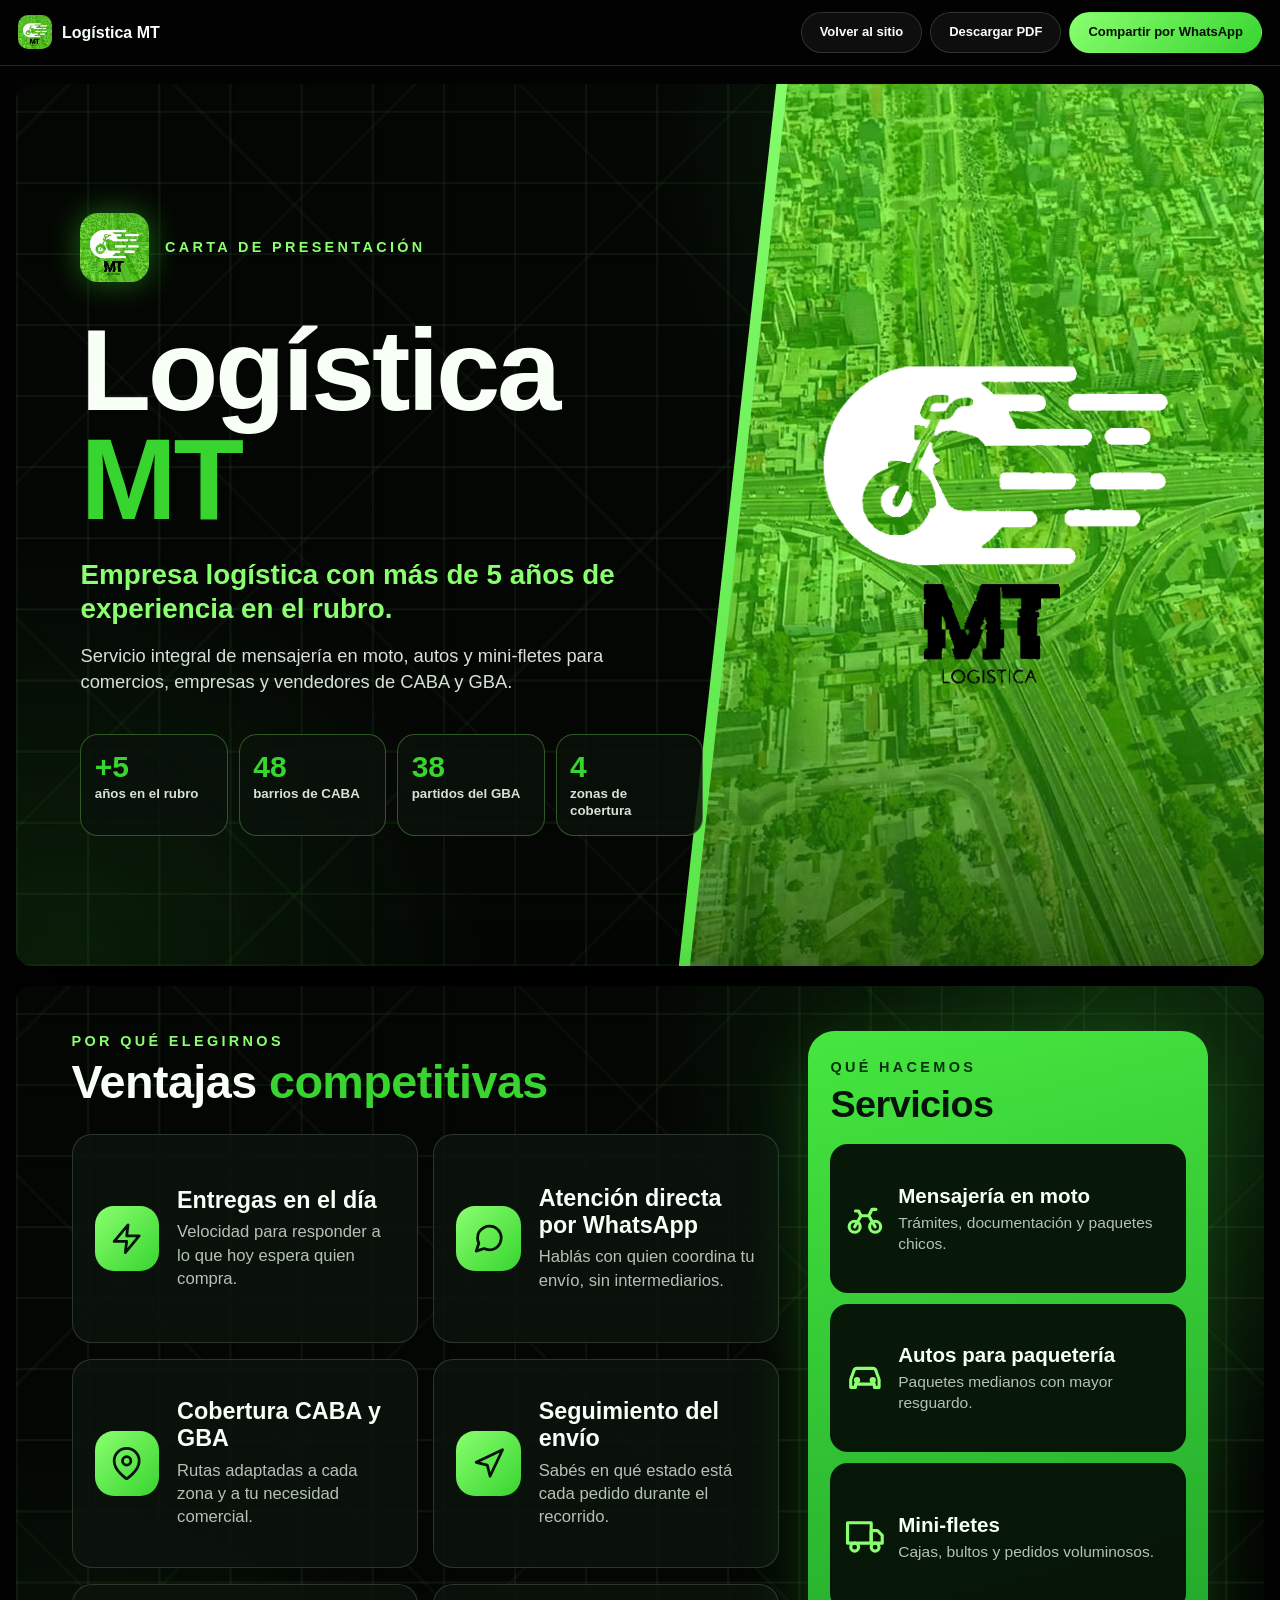
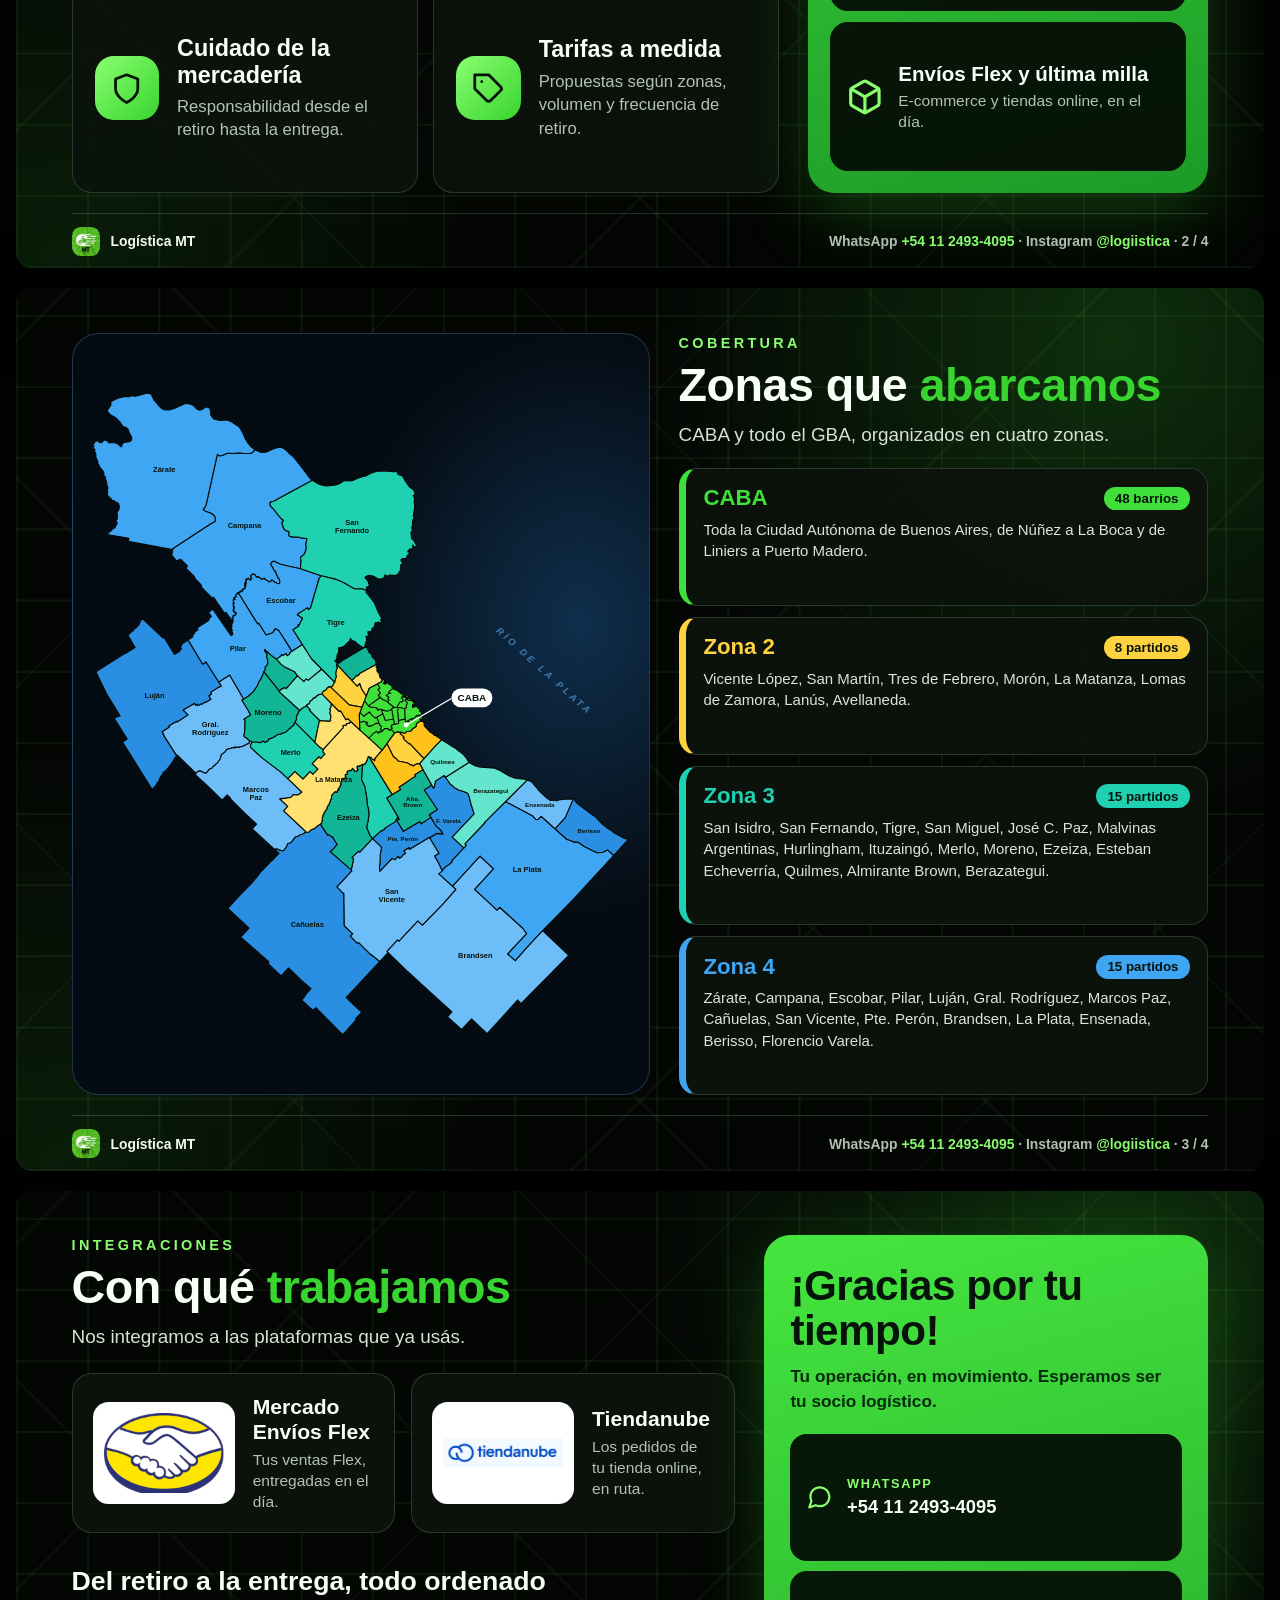
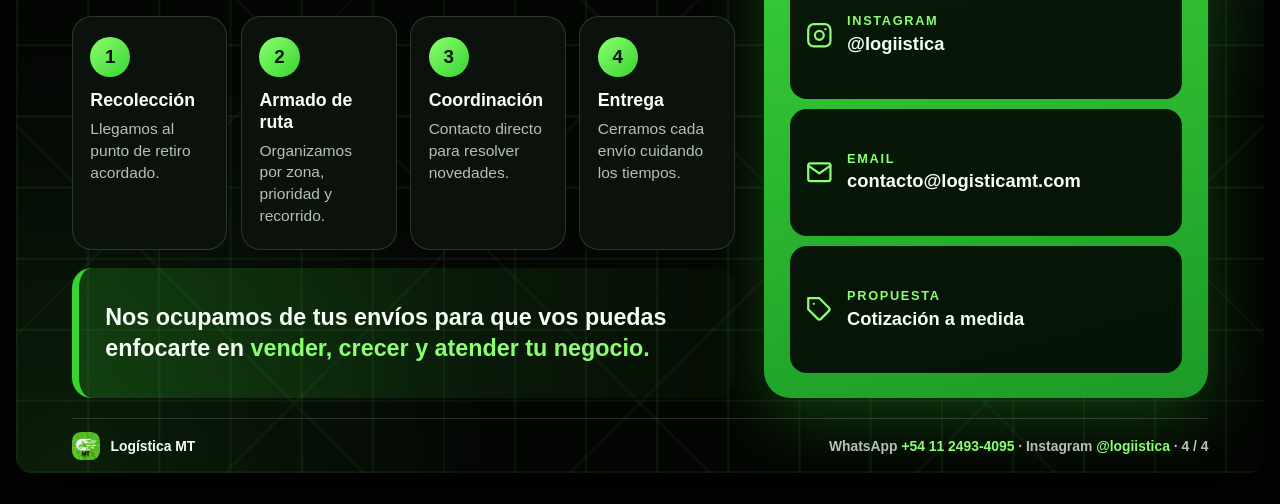
==== commit b1fb8339: "Alivianar el PDF de la carta: fondo como imagen en vez de degradados repetidos El PDF se trababa al " ====
--- a/site/carta/carta-presentacion-mt.html
+++ b/site/carta/carta-presentacion-mt.html
@@ -150,14 +150,8 @@
       overflow: hidden;
       border-radius: 14px;
       box-shadow: 0 24px 70px rgba(0, 0, 0, .6);
-      background:
-        radial-gradient(circle at 88% 6%, rgba(56, 212, 48, .2), transparent 420px),
-        radial-gradient(circle at 4% 100%, rgba(56, 212, 48, .12), transparent 380px),
-        repeating-linear-gradient(0deg, rgba(138, 255, 111, .06) 0 2px, transparent 2px 64px),
-        repeating-linear-gradient(90deg, rgba(138, 255, 111, .06) 0 2px, transparent 2px 64px),
-        repeating-linear-gradient(45deg, rgba(138, 255, 111, .035) 0 3px, transparent 3px 220px),
-        repeating-linear-gradient(-45deg, rgba(138, 255, 111, .035) 0 3px, transparent 3px 220px),
-        var(--black);
+      /* El fondo (grilla + brillos) es una imagen: como degradados CSS el PDF quedaba muy pesado de dibujar */
+      background: var(--black) url("../assets/carta-fondo.jpg") center / 100% 100% no-repeat;
     }
 
     .page-body {
@@ -261,7 +255,6 @@
       left: 78.5%;
       width: 310px;
       transform: translate(-50%, -50%);
-      filter: drop-shadow(0 14px 26px rgba(0, 40, 0, .45));
     }
 
     .cover-content {
@@ -461,11 +454,7 @@
       padding: 12px;
       border: 1px solid rgba(110, 180, 255, .25);
       border-radius: 24px;
-      background:
-        radial-gradient(ellipse 60% 55% at 88% 38%, rgba(62, 166, 242, .34), transparent 70%),
-        repeating-linear-gradient(0deg, rgba(160, 210, 255, .05) 0 1px, transparent 1px 38px),
-        repeating-linear-gradient(90deg, rgba(160, 210, 255, .05) 0 1px, transparent 1px 38px),
-        #050b12;
+      background: radial-gradient(ellipse 60% 55% at 88% 38%, #0f2f4d, #050b12 70%);
     }
 
     .map-panel img {
@@ -717,6 +706,9 @@
       }
 
       .page:last-child { break-after: auto; }
+
+      /* Las sombras difusas son lo mas lento de dibujar en un visor de PDF */
+      * { box-shadow: none !important; }
     }
   </style>
 </head>
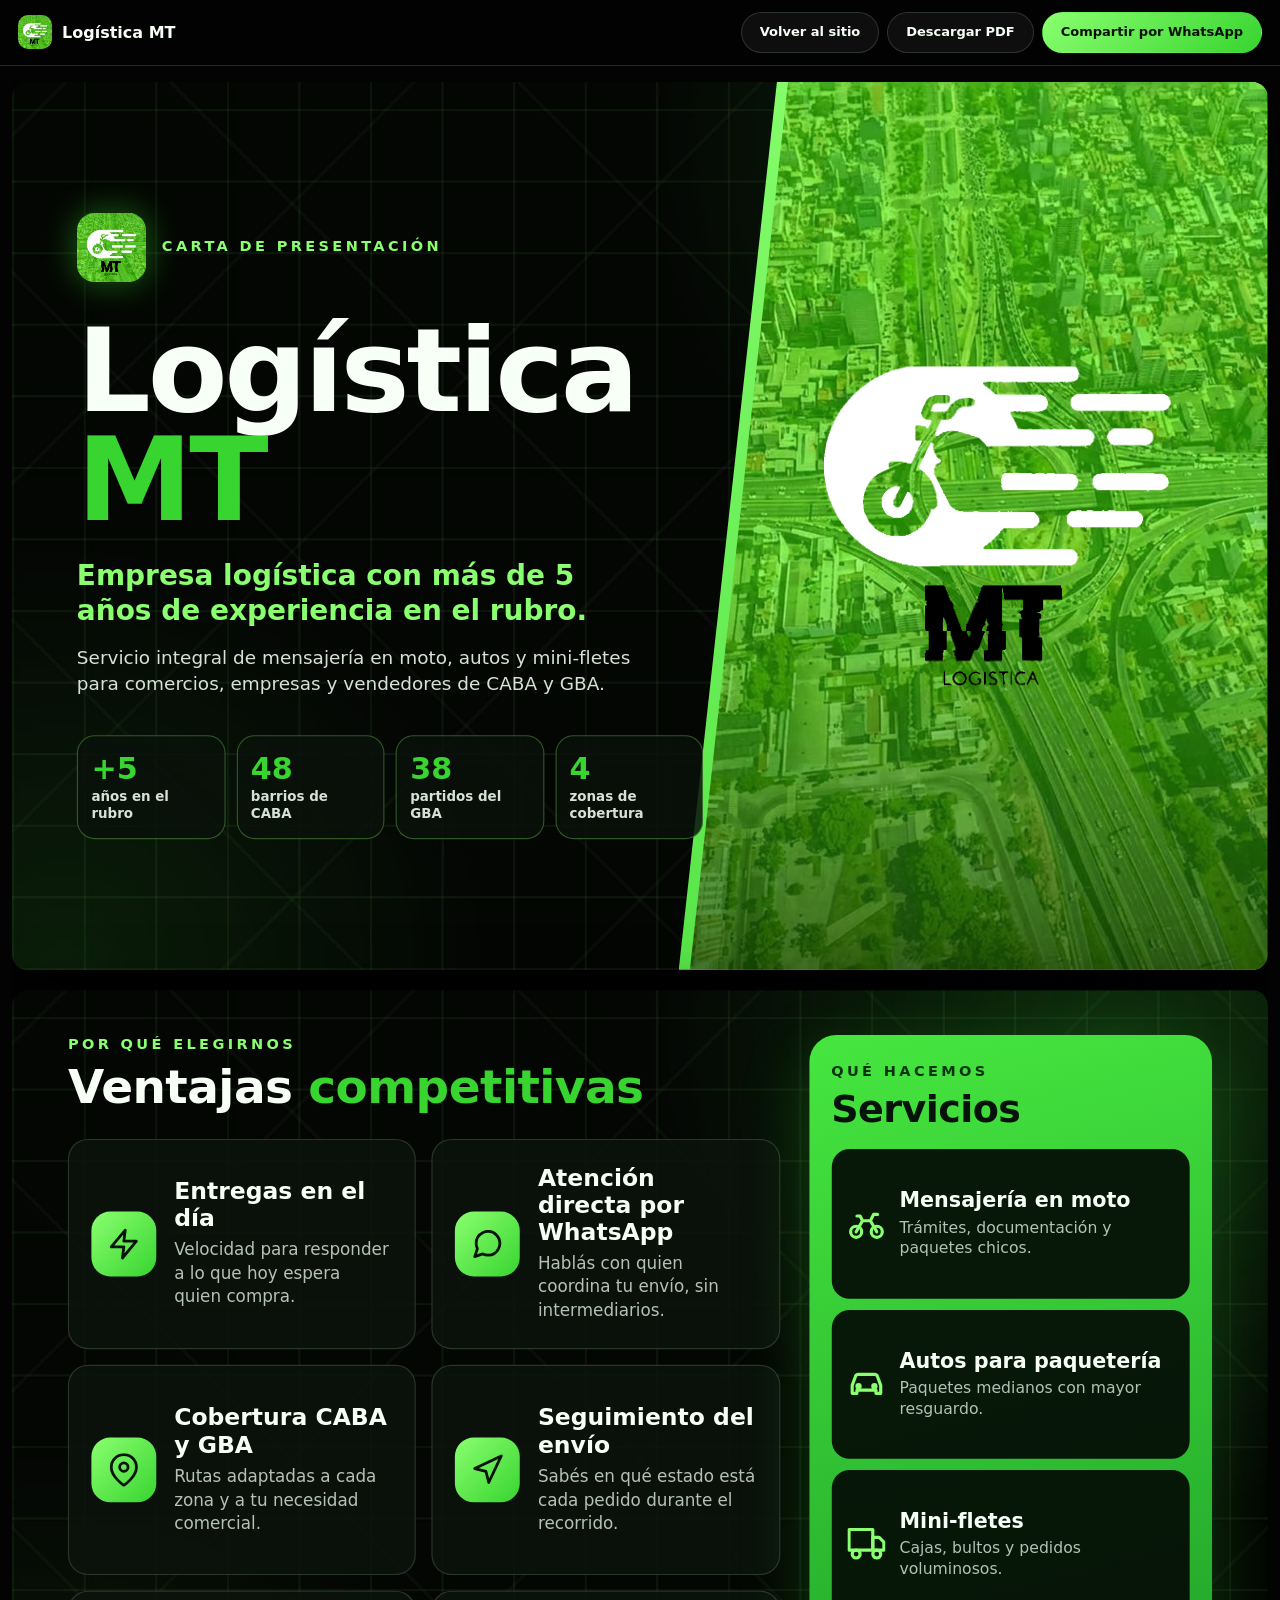
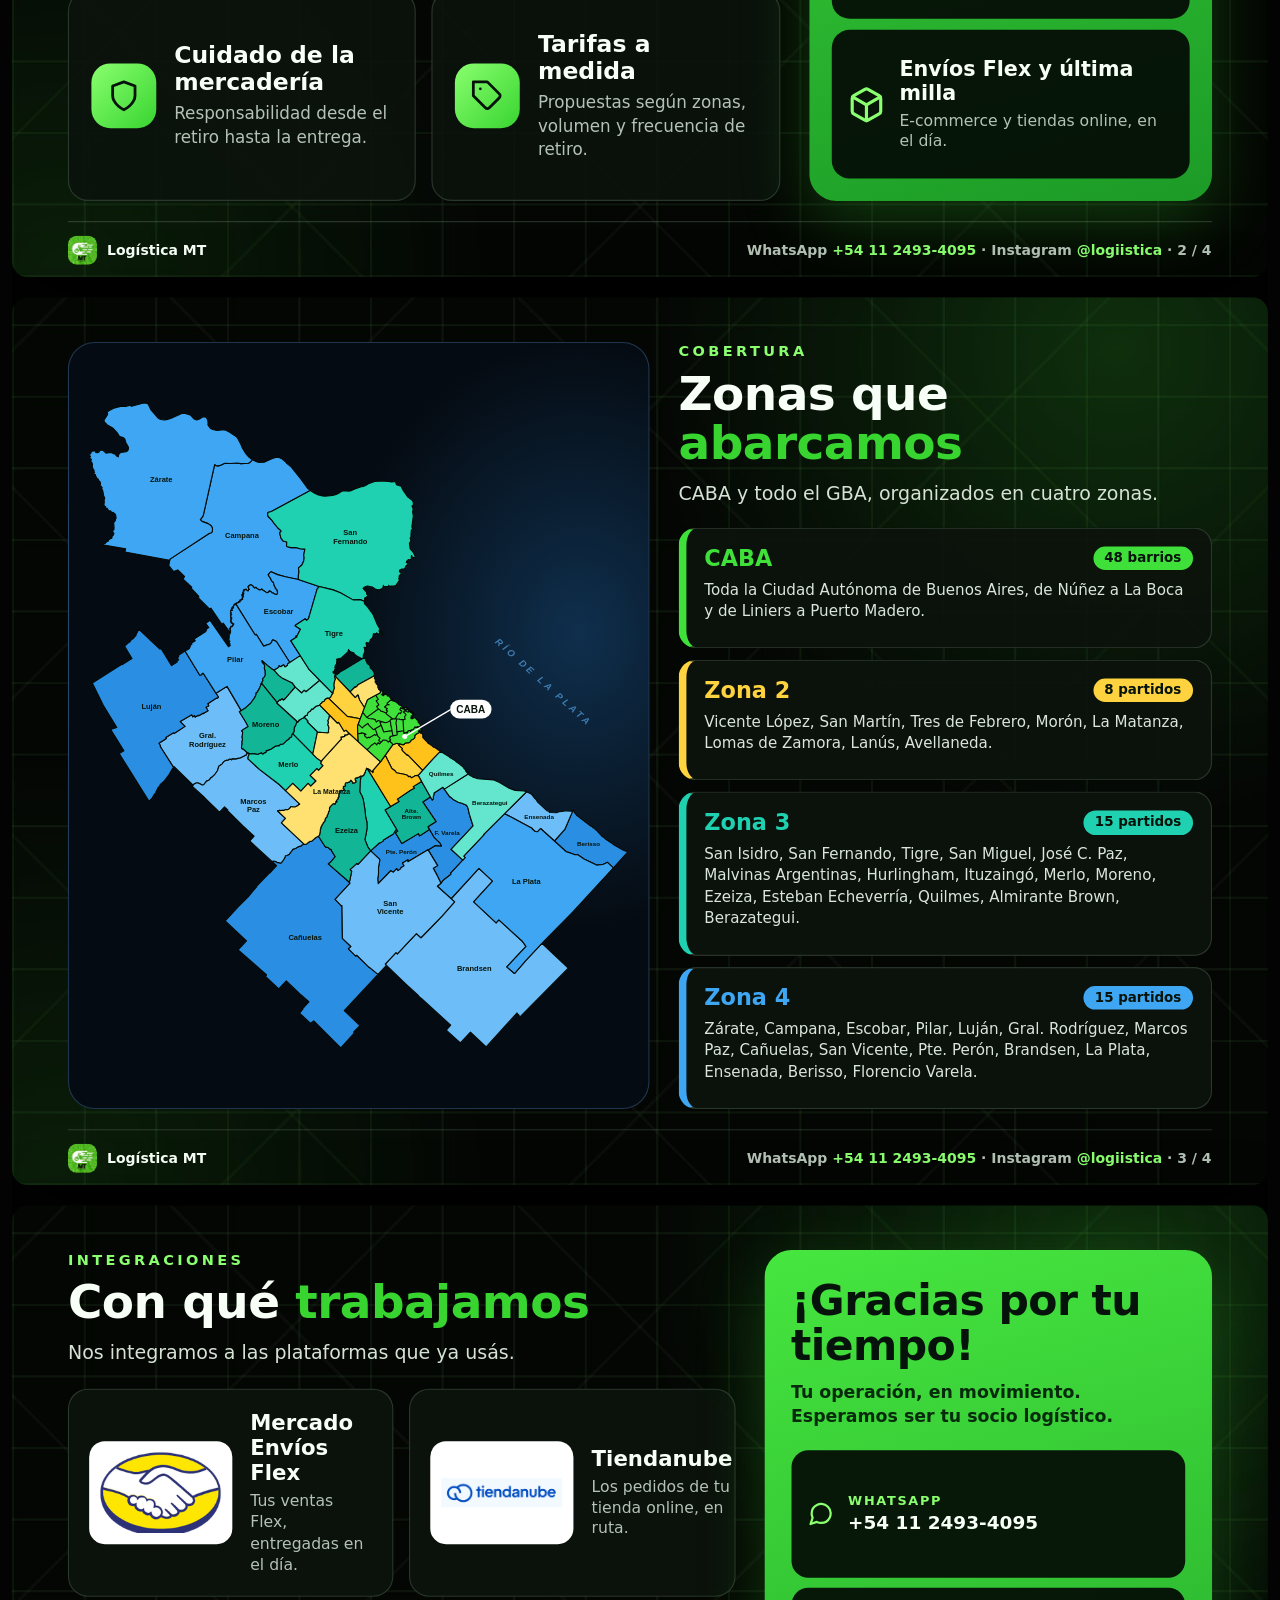
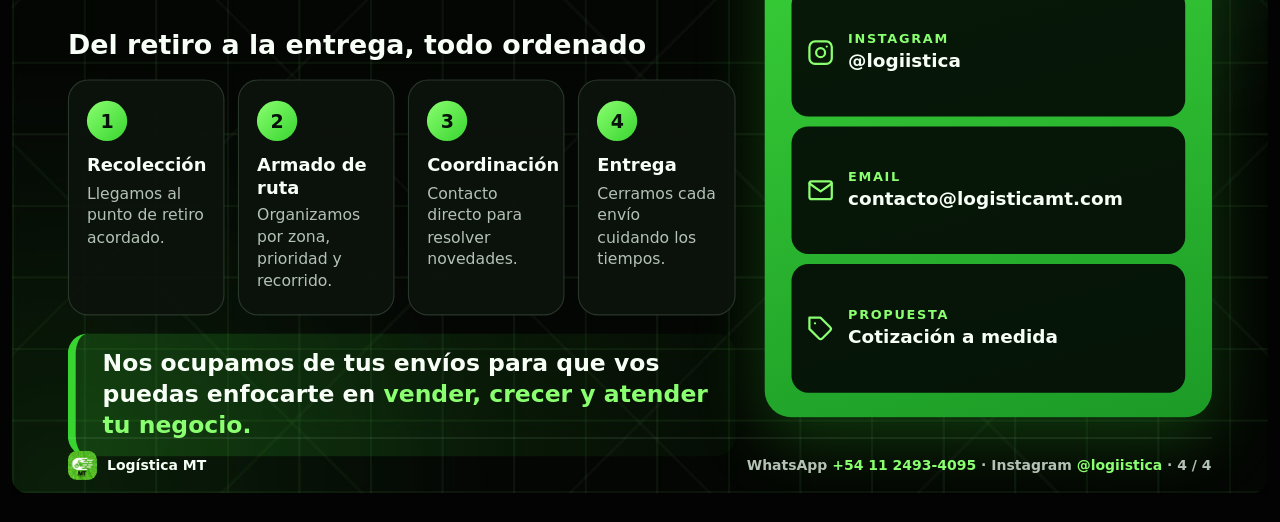
==== commit d196f953: "Arreglar la carta en iPhone: escalar las hojas con transform y bloquear el agrandado de texto Safari" ====
--- a/site/carta/carta-presentacion-mt.html
+++ b/site/carta/carta-presentacion-mt.html
@@ -3,6 +3,7 @@
 <head>
   <meta charset="utf-8">
   <meta name="viewport" content="width=device-width, initial-scale=1">
+  <meta name="format-detection" content="telephone=no">
   <title>Carta de Presentación - Logística MT</title>
   <style>
     /*
@@ -26,11 +27,16 @@
 
     * { box-sizing: border-box; }
 
-    html { background: #020302; }
+    html {
+      background: #020302;
+      /* Sin esto el iPhone agranda el texto por su cuenta y desarma las hojas */
+      -webkit-text-size-adjust: 100%;
+      text-size-adjust: 100%;
+    }
 
     body {
       margin: 0;
-      font-family: "Segoe UI", Arial, Helvetica, sans-serif;
+      font-family: "Segoe UI", system-ui, -apple-system, Roboto, Arial, Helvetica, sans-serif;
       color: var(--white);
       line-height: 1.45;
     }
@@ -133,10 +139,15 @@
 
     /* ---------- Hojas ---------- */
 
+    .deck-wrap {
+      margin: 16px auto 28px;
+      overflow: hidden;
+    }
+
     .deck {
       width: 297mm;
-      margin: 16px auto 28px;
-      zoom: var(--z, 1);
+      transform: scale(var(--z, 1));
+      transform-origin: 0 0;
     }
 
     .page {
@@ -692,10 +703,14 @@
       .lead-banner,
       .rotate-hint { display: none !important; }
 
-      .deck {
-        zoom: 1 !important;
+      .deck-wrap {
+        width: auto !important;
+        height: auto !important;
         margin: 0;
+        overflow: visible;
       }
+
+      .deck { transform: none !important; }
 
       .page {
         margin: 0;
@@ -735,6 +750,7 @@
 
   <p class="rotate-hint">Girá el teléfono para ver la carta más grande, o descargá el PDF.</p>
 
+  <div class="deck-wrap" id="deckWrap">
   <main class="deck" id="deck">
     <!-- Hoja 1: portada -->
     <section class="page page-cover">
@@ -913,23 +929,25 @@
       </footer>
     </section>
   </main>
+  </div>
 
   <script src="../config.js"></script>
   <script>
     (function () {
-      // Escala las hojas A4 al ancho disponible (en el PDF van 1:1)
+      // Escala las hojas A4 al ancho disponible (en el PDF van 1:1).
+      // Se usa transform y no zoom porque Safari en iPhone no escala bien el texto con zoom.
       var deck = document.getElementById("deck");
+      var wrap = document.getElementById("deckWrap");
       function fit() {
-        var probe = document.createElement("div");
-        probe.style.cssText = "position:absolute;visibility:hidden;width:297mm";
-        document.body.appendChild(probe);
-        var pageWidth = probe.getBoundingClientRect().width;
-        document.body.removeChild(probe);
-        var z = Math.min(1.6, (document.documentElement.clientWidth - 32) / pageWidth);
+        var pageWidth = deck.offsetWidth;
+        var z = Math.min(1.6, (document.documentElement.clientWidth - 24) / pageWidth);
         deck.style.setProperty("--z", z.toFixed(4));
+        wrap.style.width = Math.floor(pageWidth * z) + "px";
+        wrap.style.height = Math.ceil(deck.offsetHeight * z) + "px";
       }
       fit();
       window.addEventListener("resize", fit);
+      window.addEventListener("load", fit);
     })();
     (function () {
       var lead = null;
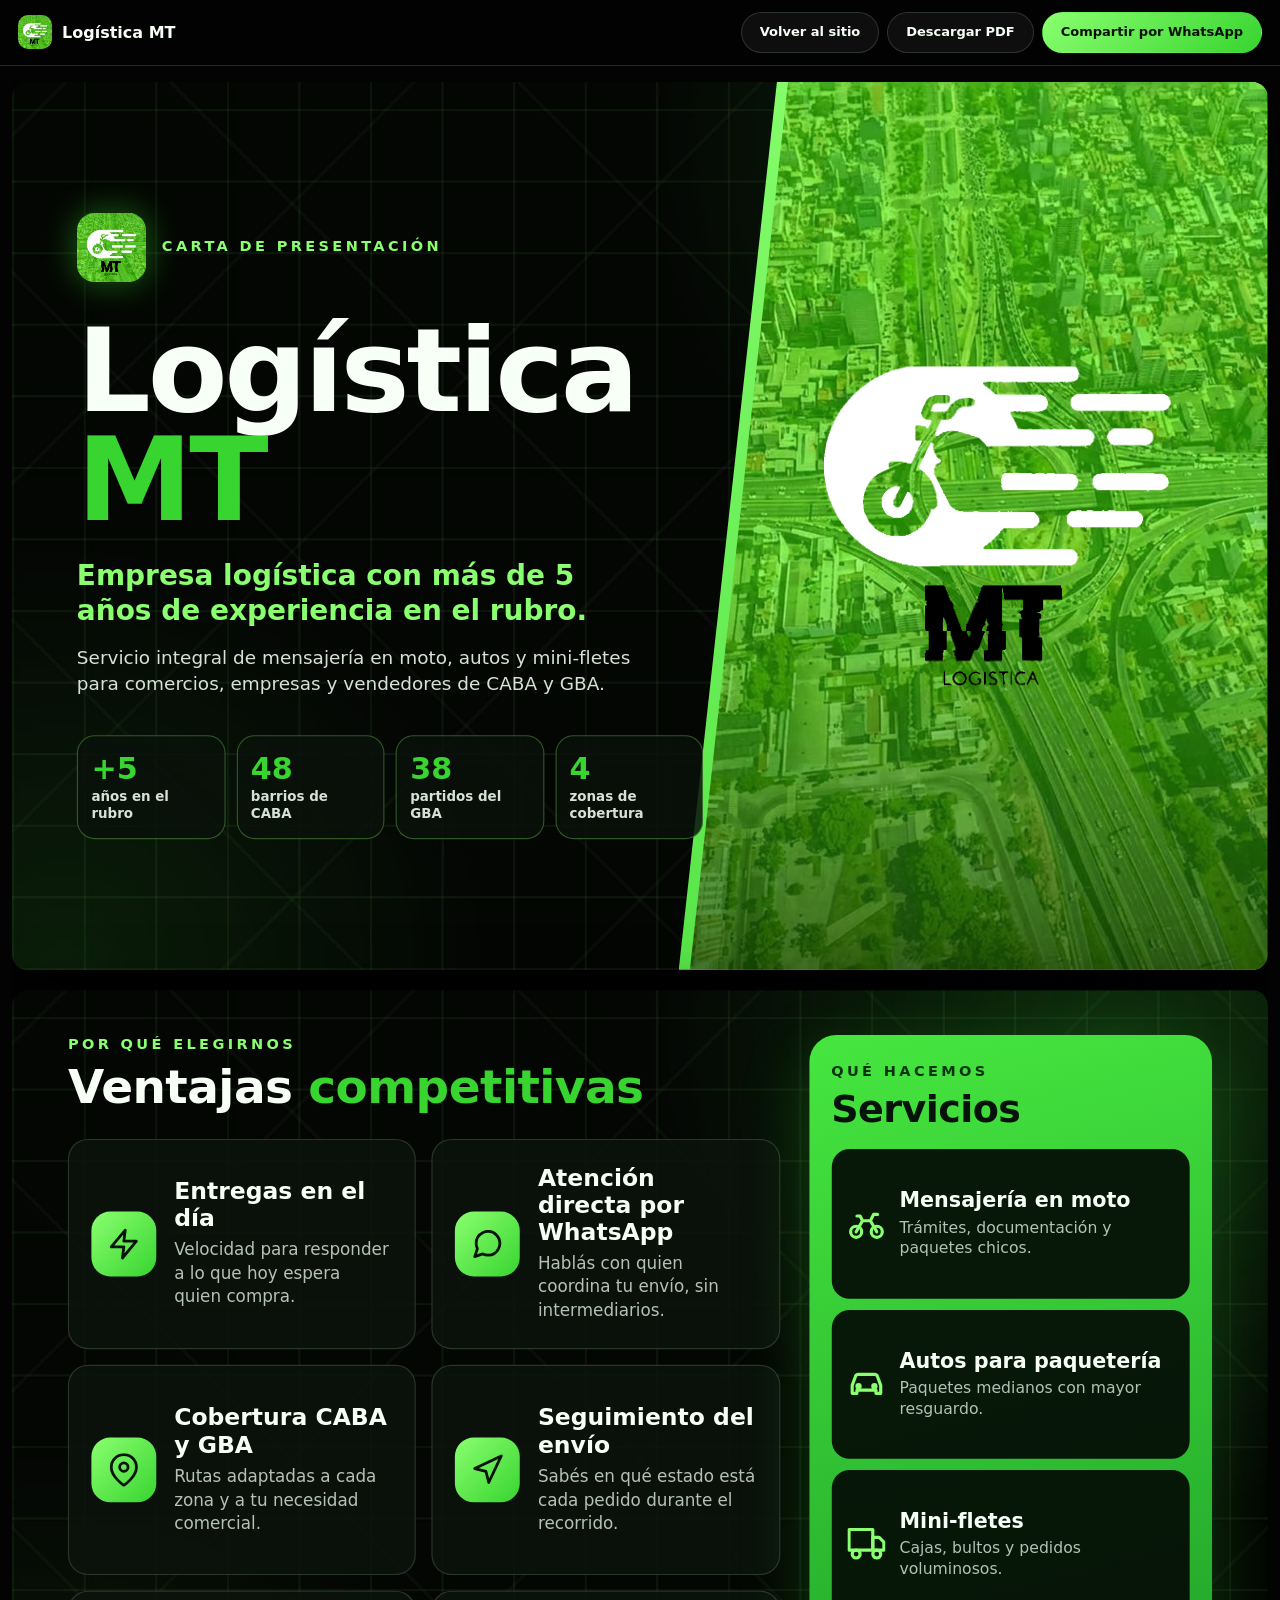
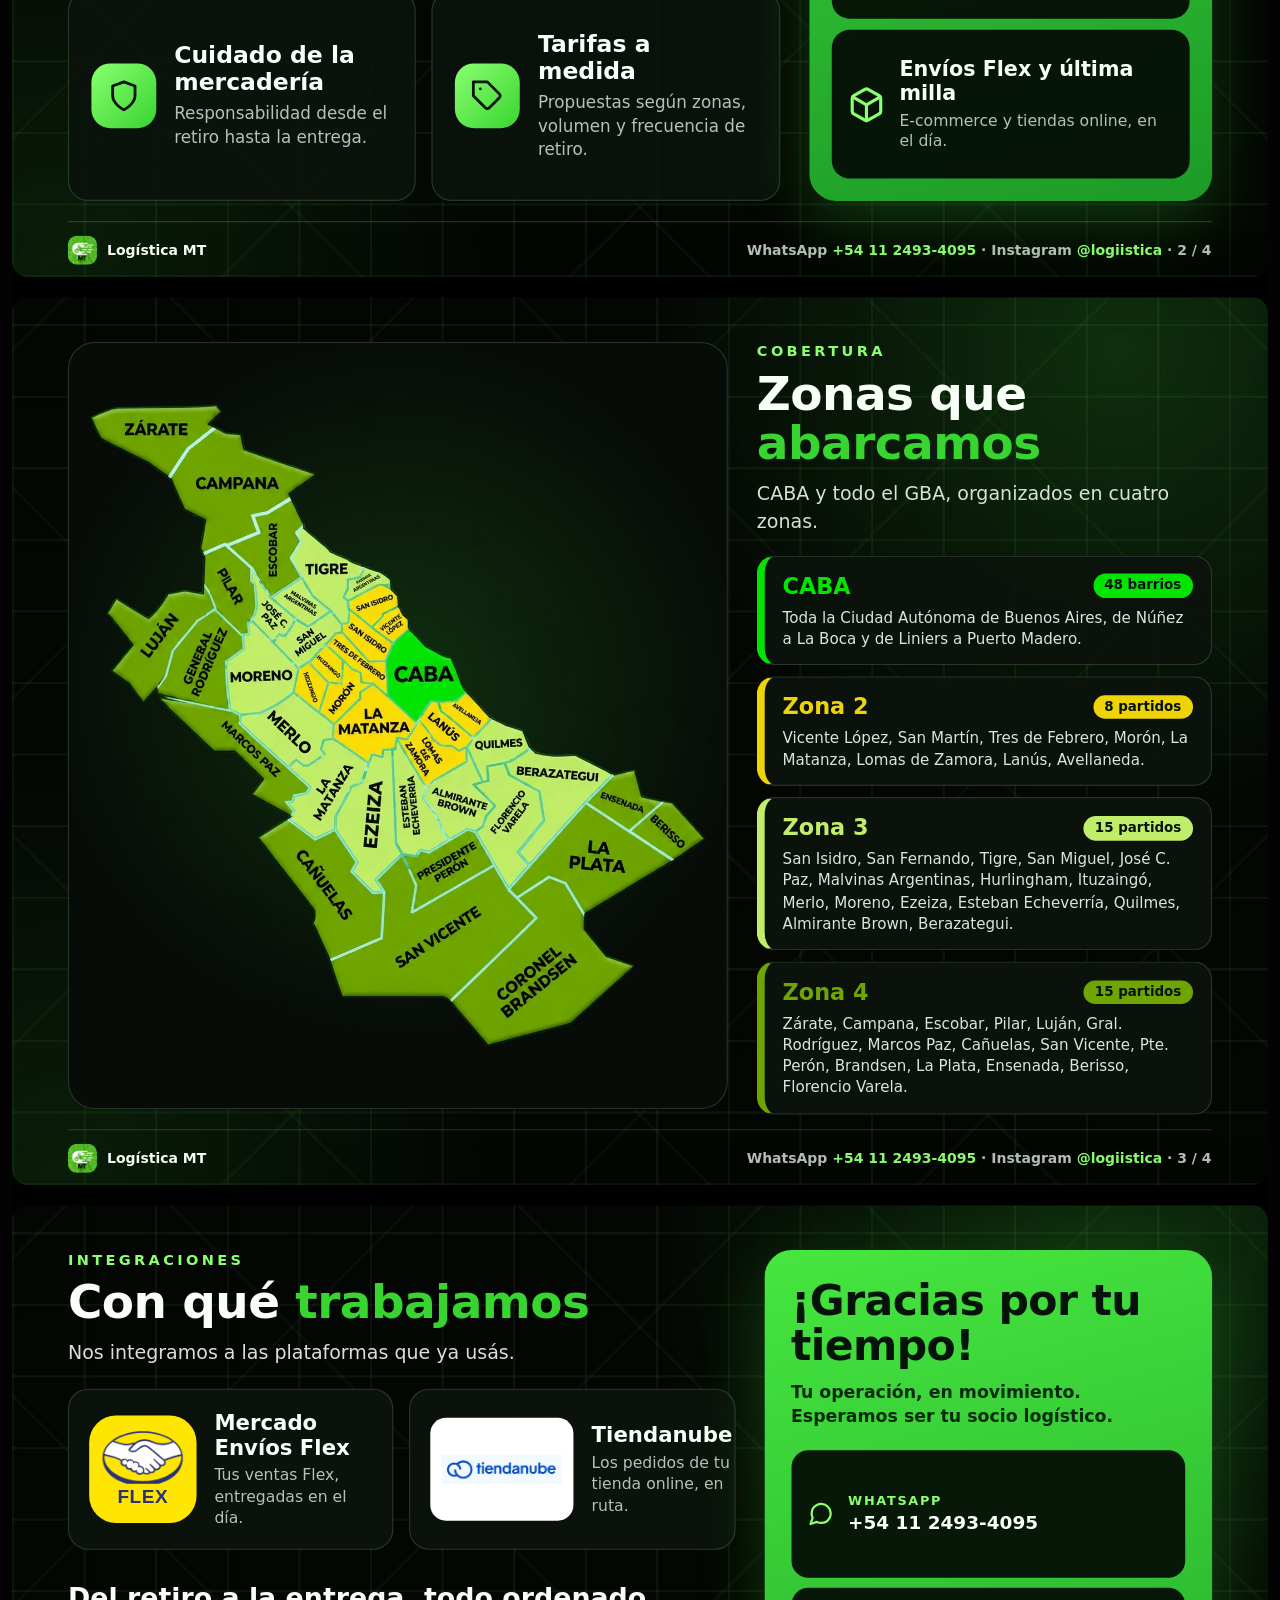
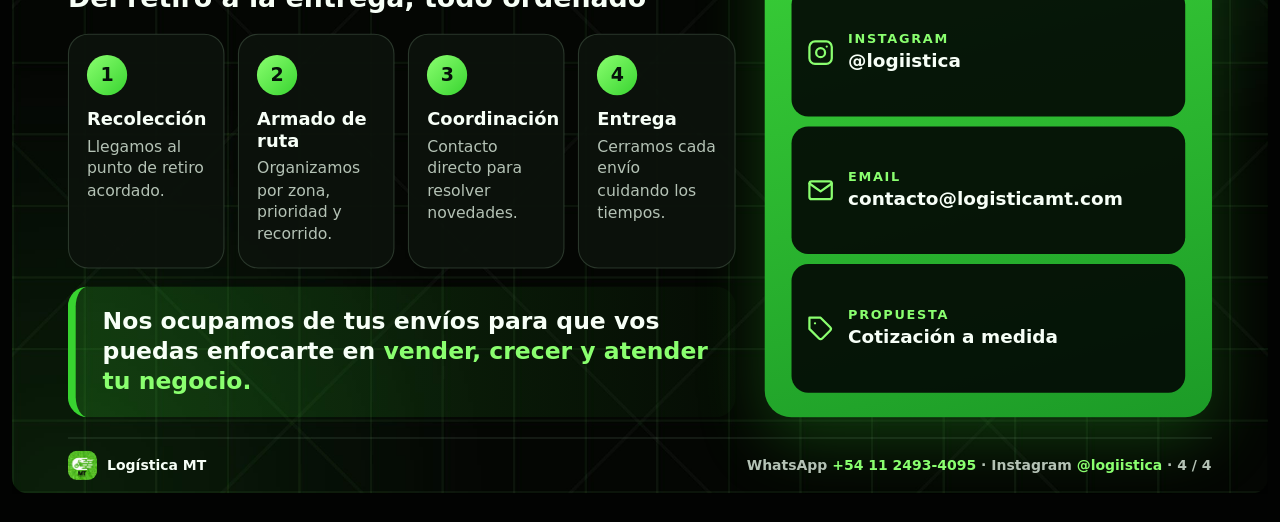
==== commit ce68b95a: "Usar el mapa de zonas provisto por el cliente y el icono de Envios Flex - El mapa interactivo se ree" ====
--- a/site/carta/carta-presentacion-mt.html
+++ b/site/carta/carta-presentacion-mt.html
@@ -19,10 +19,10 @@
       --muted: #b4c2b5;
       --green: #38d430;
       --green-2: #8aff6f;
-      --z1: #3fe03a;
-      --z2: #ffd23f;
-      --z3: #1fd1b0;
-      --z4: #3ea6f2;
+      --z1: #03e402;
+      --z2: #eed407;
+      --z3: #c1ee6a;
+      --z4: #6fa501;
     }
 
     * { box-sizing: border-box; }
@@ -456,16 +456,16 @@
 
     /* ---------- Hoja 3: zonas ---------- */
 
-    .body-zones { grid-template-columns: 520px 1fr; }
+    .body-zones { grid-template-columns: 590px 1fr; }
 
     .map-panel {
       display: grid;
       place-items: center;
       min-height: 0;
       padding: 12px;
-      border: 1px solid rgba(110, 180, 255, .25);
+      border: 1px solid var(--line);
       border-radius: 24px;
-      background: radial-gradient(ellipse 60% 55% at 88% 38%, #0f2f4d, #050b12 70%);
+      background: radial-gradient(ellipse 70% 60% at 50% 45%, #10300f, #070c08 75%);
     }
 
     .map-panel img {
@@ -562,6 +562,34 @@
       max-width: 100%;
       max-height: 100%;
       object-fit: contain;
+    }
+
+
+    .flex-icon {
+      display: flex;
+      flex-direction: column;
+      align-items: center;
+      justify-content: center;
+      gap: 3px;
+      flex: 0 0 auto;
+      width: 96px;
+      height: 96px;
+      border-radius: 24px;
+      background: #ffe600;
+    }
+    
+    .flex-icon img {
+      width: 74%;
+      height: auto;
+    }
+    
+    .flex-icon span {
+      color: #2d3277;
+      font-family: Arial, Helvetica, sans-serif;
+      font-size: 17px;
+      font-weight: 900;
+      line-height: 1;
+      letter-spacing: .5px;
     }
 
     .partners h3 { font-size: 19px; font-weight: 900; line-height: 1.2; }
@@ -841,7 +869,7 @@
     <section class="page">
       <div class="page-body body-zones">
         <div class="map-panel">
-          <img src="../assets/mapa-cobertura.svg" alt="Mapa de cobertura de Logística MT por zonas en CABA y GBA">
+          <img src="../assets/mapa-zonas.webp" alt="Mapa de cobertura de Logística MT por zonas en CABA y GBA">
         </div>
         <div class="zones">
           <span class="kicker">Cobertura</span>
@@ -882,7 +910,7 @@
           <p class="lead">Nos integramos a las plataformas que ya usás.</p>
           <ul class="partners">
             <li>
-              <span class="mark"><img src="../assets/logo-mercado-envios.png" alt="Mercado Envíos Flex"></span>
+              <div class="flex-icon" role="img" aria-label="Envíos Flex de Mercado Libre"><img src="../assets/logo-mercado-envios.png" alt=""><span>FLEX</span></div>
               <div><h3>Mercado Envíos Flex</h3><p>Tus ventas Flex, entregadas en el día.</p></div>
             </li>
             <li>
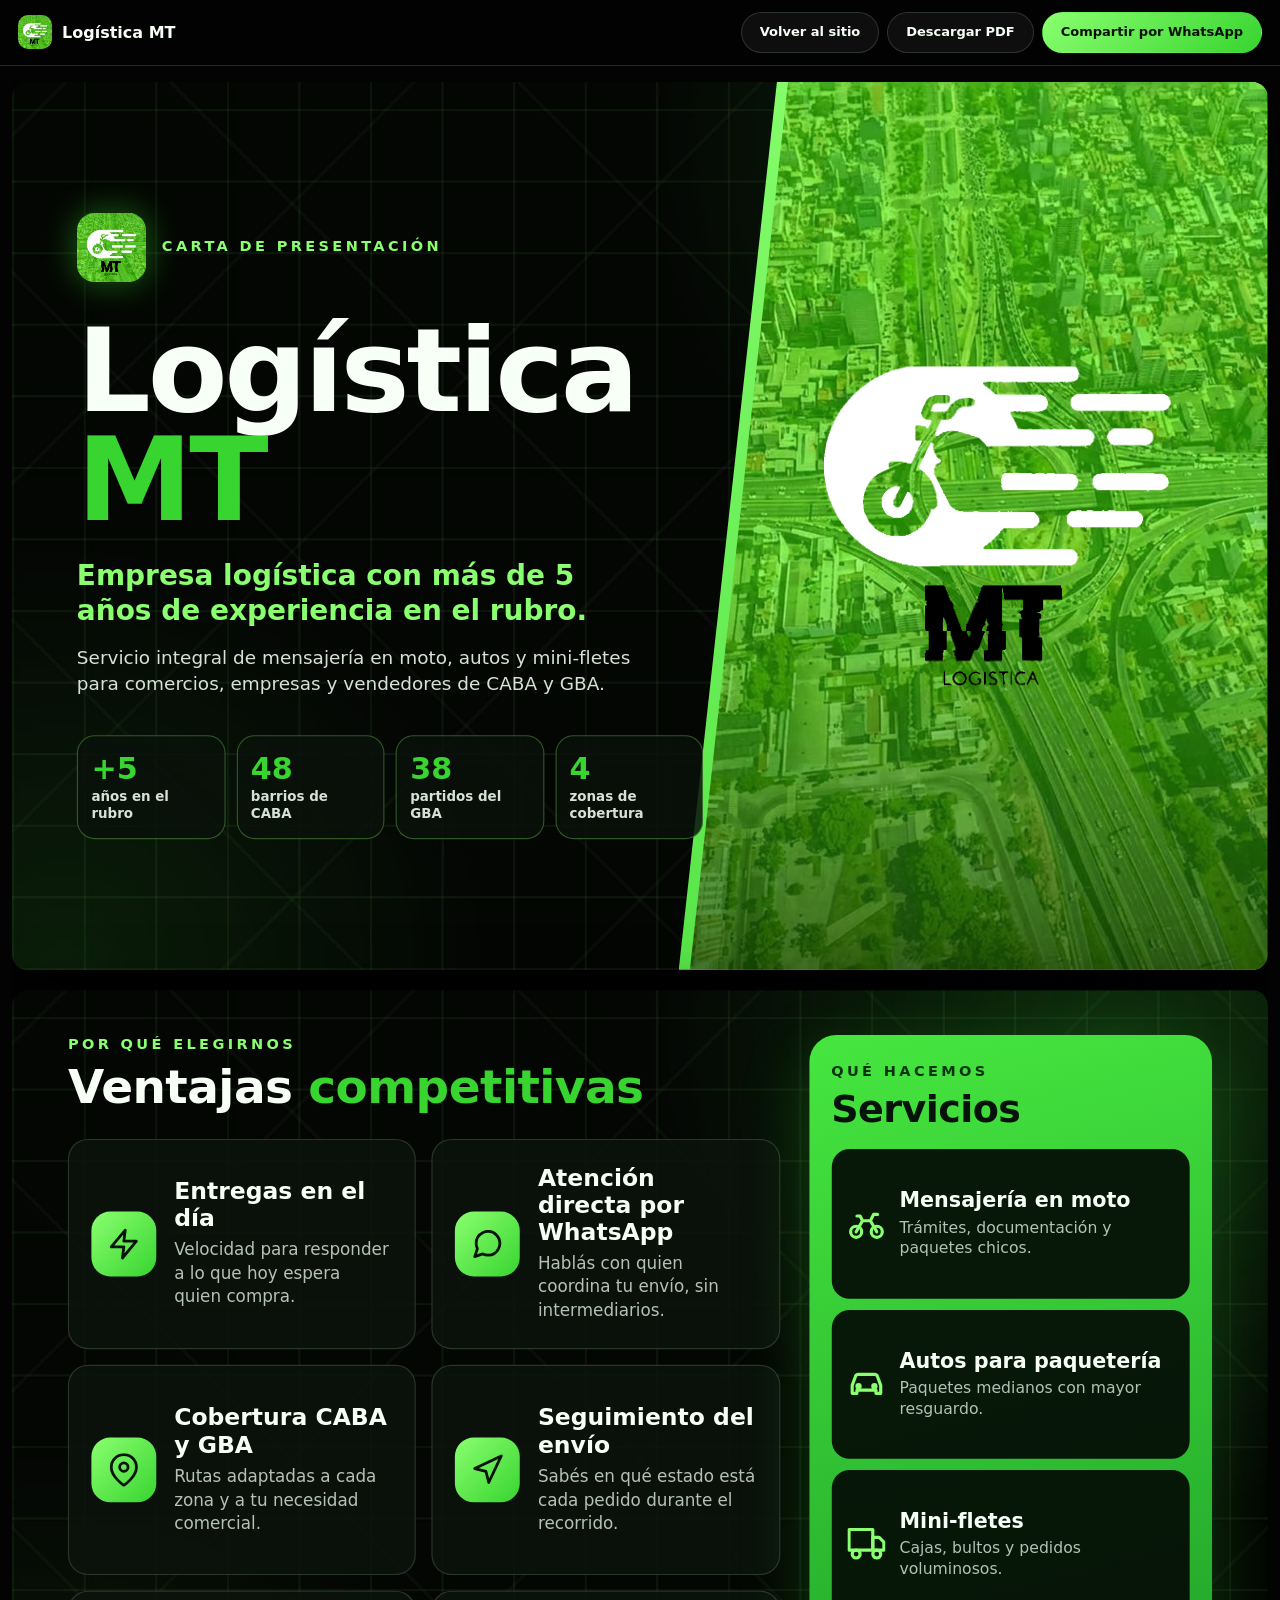
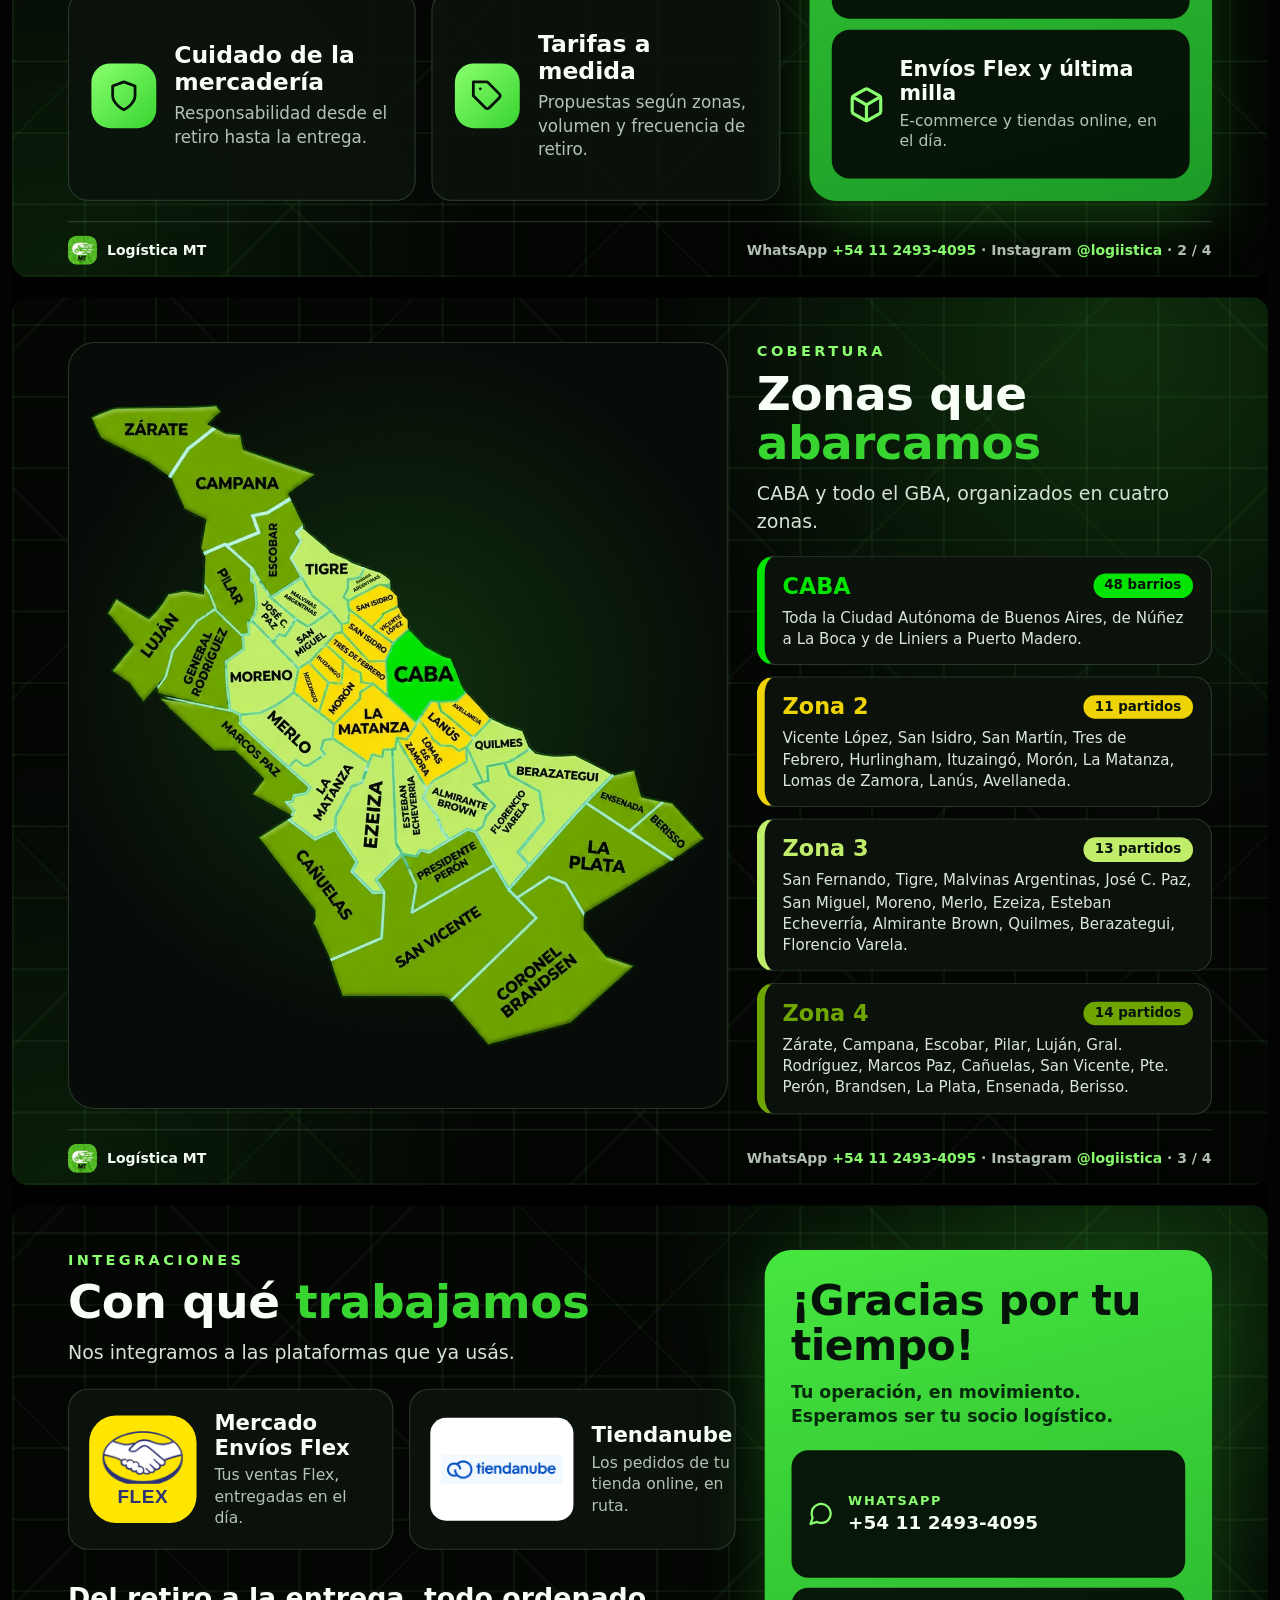
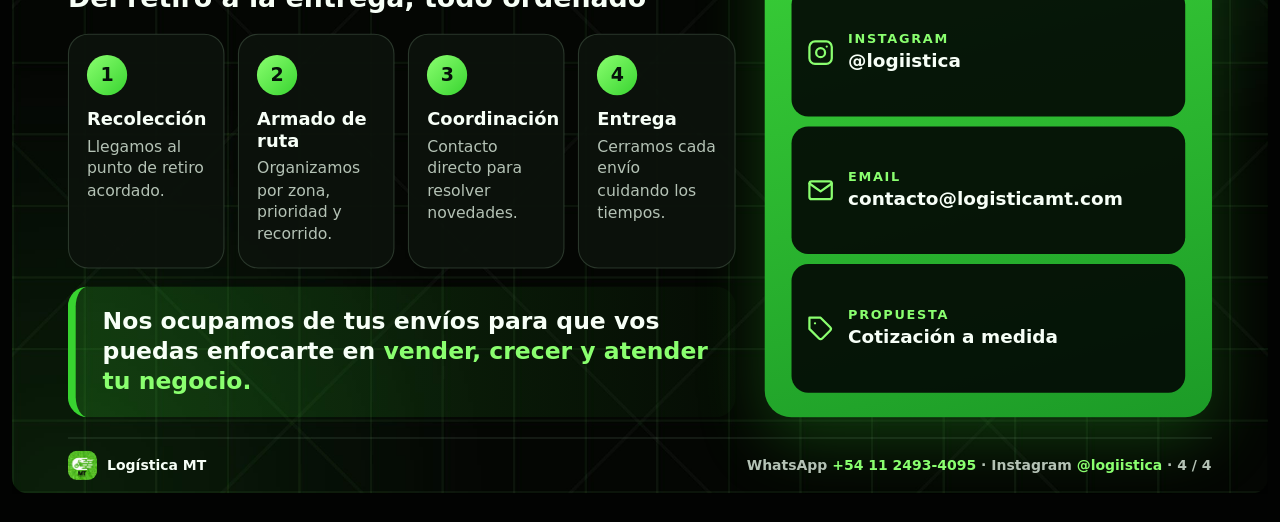
==== commit c673f778: "Alinear las listas de zonas con el mapa: Zona 2 con 11 partidos, Zona 3 con 13 y Zona 4 con 14 Co-Au" ====
--- a/site/carta/carta-presentacion-mt.html
+++ b/site/carta/carta-presentacion-mt.html
@@ -881,16 +881,16 @@
               <p>Toda la Ciudad Autónoma de Buenos Aires, de Núñez a La Boca y de Liniers a Puerto Madero.</p>
             </li>
             <li>
-              <h3>Zona 2 <span>8 partidos</span></h3>
-              <p>Vicente López, San Martín, Tres de Febrero, Morón, La Matanza, Lomas de Zamora, Lanús, Avellaneda.</p>
-            </li>
-            <li>
-              <h3>Zona 3 <span>15 partidos</span></h3>
-              <p>San Isidro, San Fernando, Tigre, San Miguel, José C. Paz, Malvinas Argentinas, Hurlingham, Ituzaingó, Merlo, Moreno, Ezeiza, Esteban Echeverría, Quilmes, Almirante Brown, Berazategui.</p>
-            </li>
-            <li>
-              <h3>Zona 4 <span>15 partidos</span></h3>
-              <p>Zárate, Campana, Escobar, Pilar, Luján, Gral. Rodríguez, Marcos Paz, Cañuelas, San Vicente, Pte. Perón, Brandsen, La Plata, Ensenada, Berisso, Florencio Varela.</p>
+              <h3>Zona 2 <span>11 partidos</span></h3>
+              <p>Vicente López, San Isidro, San Martín, Tres de Febrero, Hurlingham, Ituzaingó, Morón, La Matanza, Lomas de Zamora, Lanús, Avellaneda.</p>
+            </li>
+            <li>
+              <h3>Zona 3 <span>13 partidos</span></h3>
+              <p>San Fernando, Tigre, Malvinas Argentinas, José C. Paz, San Miguel, Moreno, Merlo, Ezeiza, Esteban Echeverría, Almirante Brown, Quilmes, Berazategui, Florencio Varela.</p>
+            </li>
+            <li>
+              <h3>Zona 4 <span>14 partidos</span></h3>
+              <p>Zárate, Campana, Escobar, Pilar, Luján, Gral. Rodríguez, Marcos Paz, Cañuelas, San Vicente, Pte. Perón, Brandsen, La Plata, Ensenada, Berisso.</p>
             </li>
           </ul>
         </div>
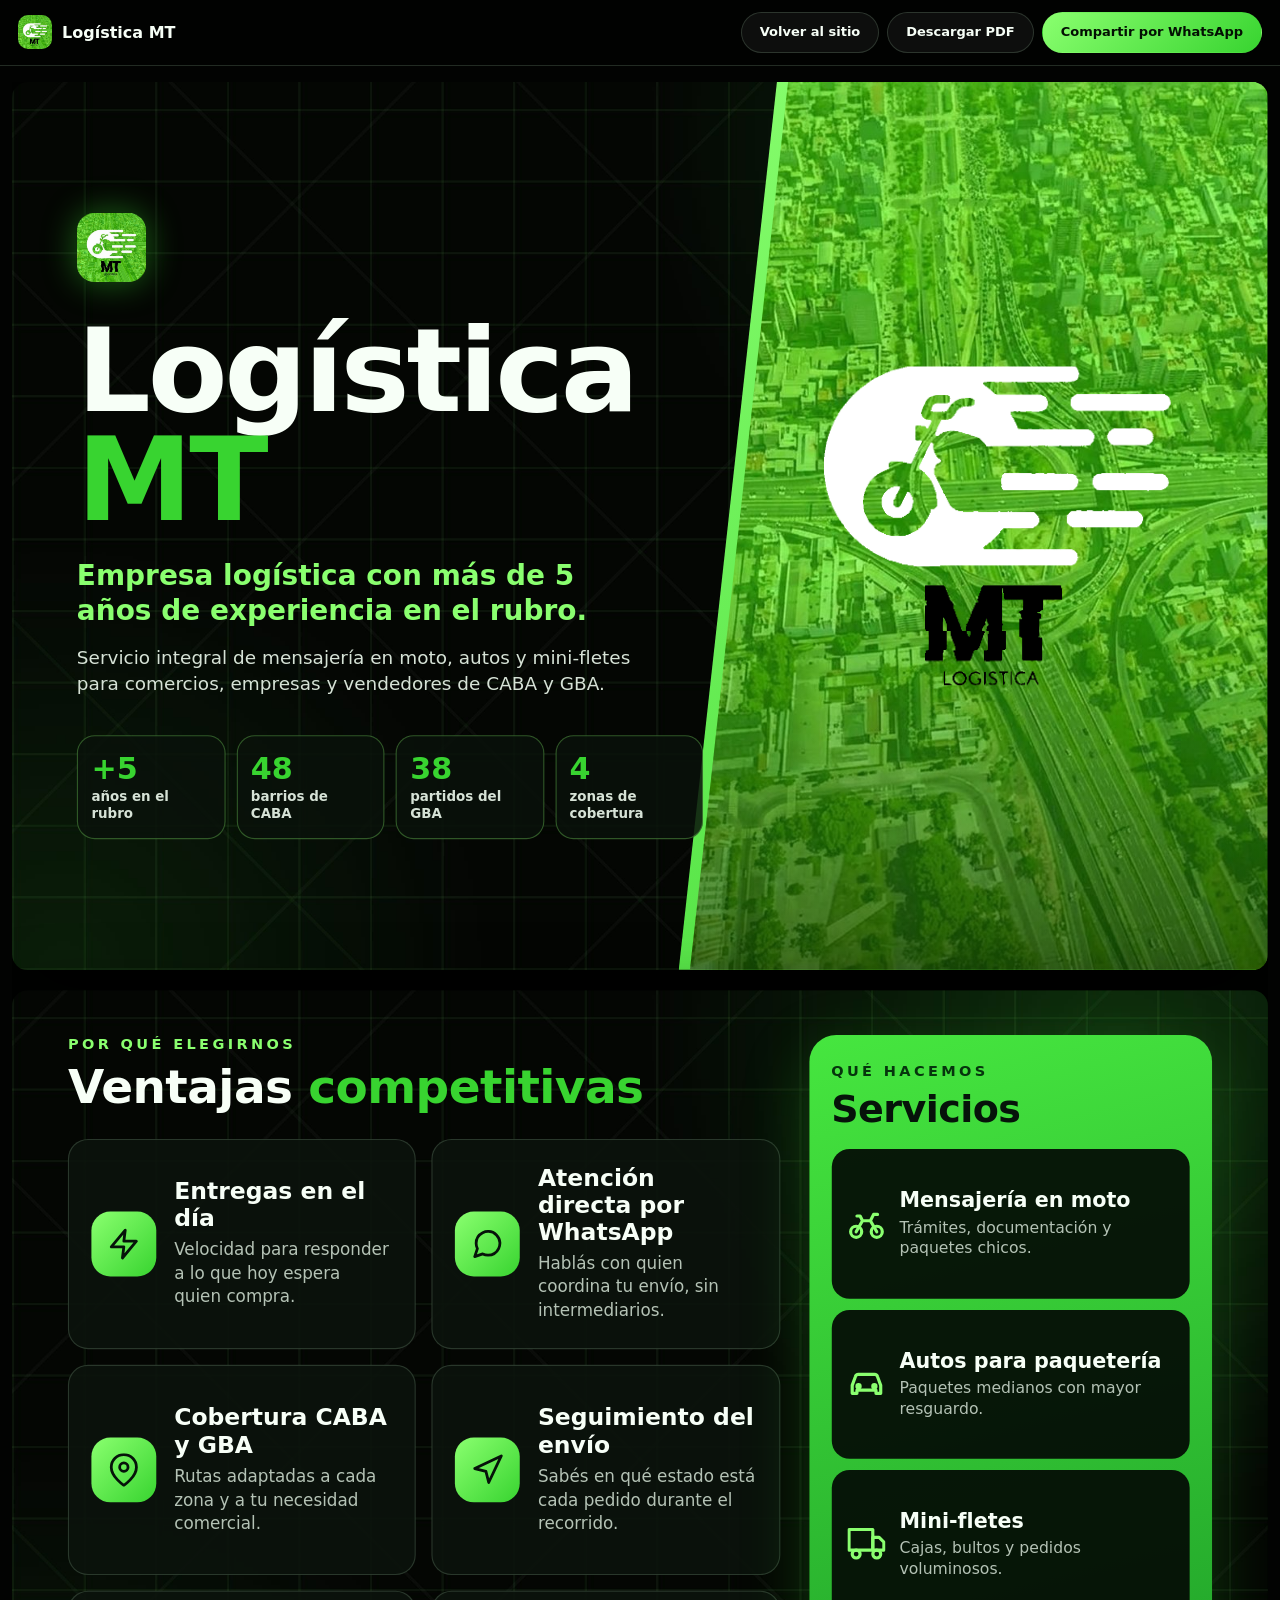
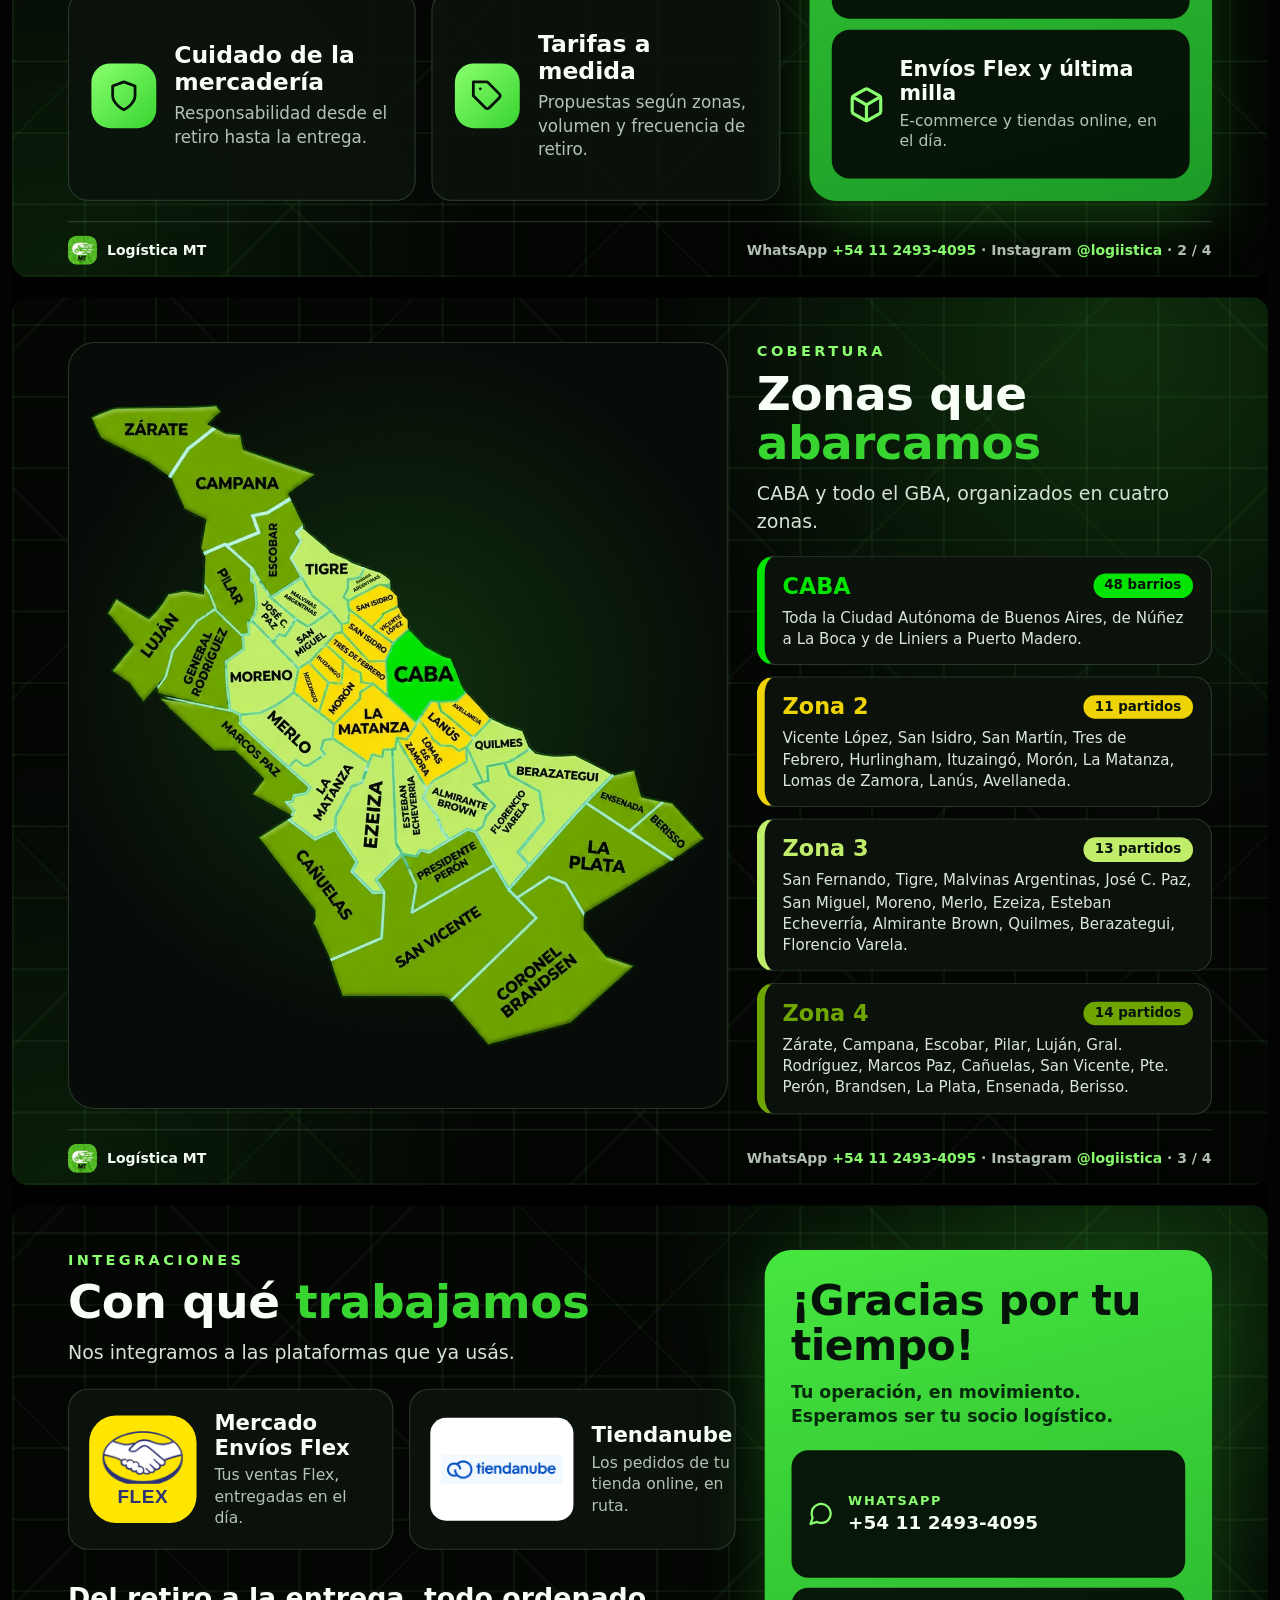
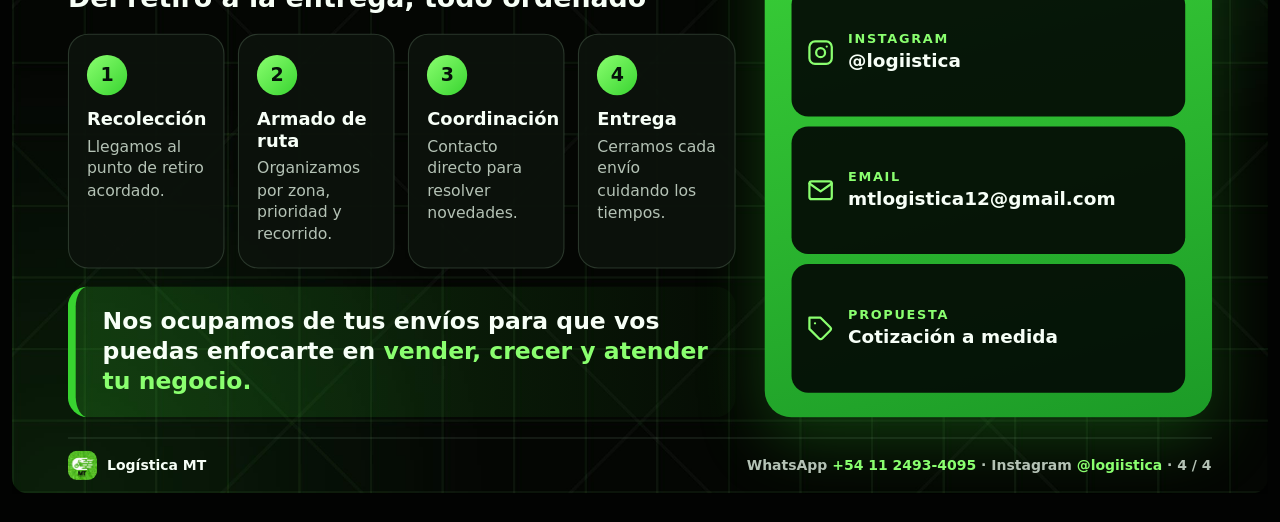
==== commit 737590aa: "Cambiar el email de contacto a mtlogistica12@gmail.com y sacar "Carta de presentacion" de la portada" ====
--- a/site/carta/carta-presentacion-mt.html
+++ b/site/carta/carta-presentacion-mt.html
@@ -787,8 +787,7 @@
       <img class="cover-logo" src="../assets/logo-mt.png" alt="Logo MT Logística">
       <div class="cover-content">
         <div class="cover-badge">
-          <img src="../assets/Logo MT.jpeg" alt="">
-          <span class="kicker">Carta de presentación</span>
+          <img src="../assets/Logo MT.jpeg" alt="Logo Logística MT">
         </div>
         <h1>Logística <em>MT</em></h1>
         <p class="slogan">Empresa logística con más de 5 años de experiencia en el rubro.</p>
@@ -942,7 +941,7 @@
             </li>
             <li>
               <svg class="ico" viewBox="0 0 24 24"><rect x="2" y="4" width="20" height="16" rx="2"/><polyline points="22 6 12 13 2 6"/></svg>
-              <div><small>Email</small><b>contacto@logisticamt.com</b></div>
+              <div><small>Email</small><b>mtlogistica12@gmail.com</b></div>
             </li>
             <li>
               <svg class="ico" viewBox="0 0 24 24"><path d="M20.59 13.41l-7.17 7.17a2 2 0 0 1-2.83 0L2 12V2h10l8.59 8.59a2 2 0 0 1 0 2.82z"/><line x1="7" y1="7" x2="7.01" y2="7"/></svg>
